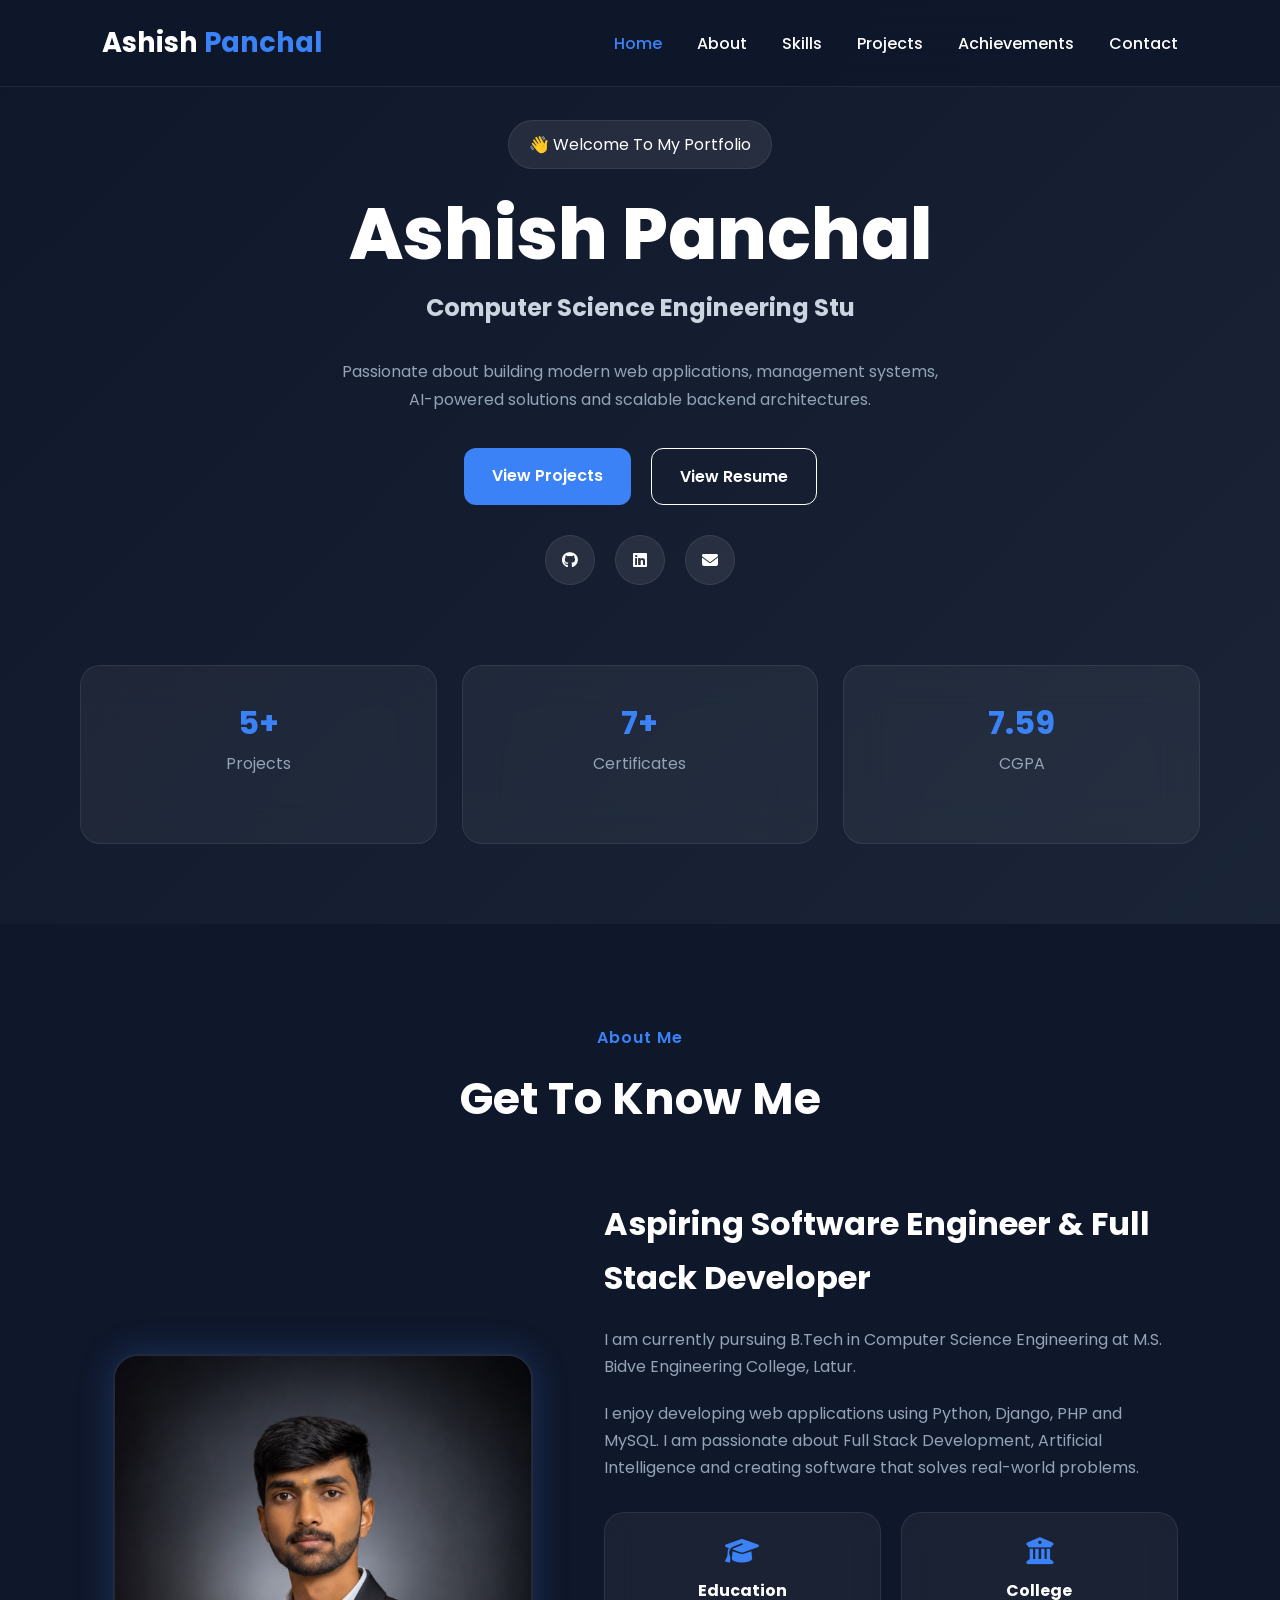
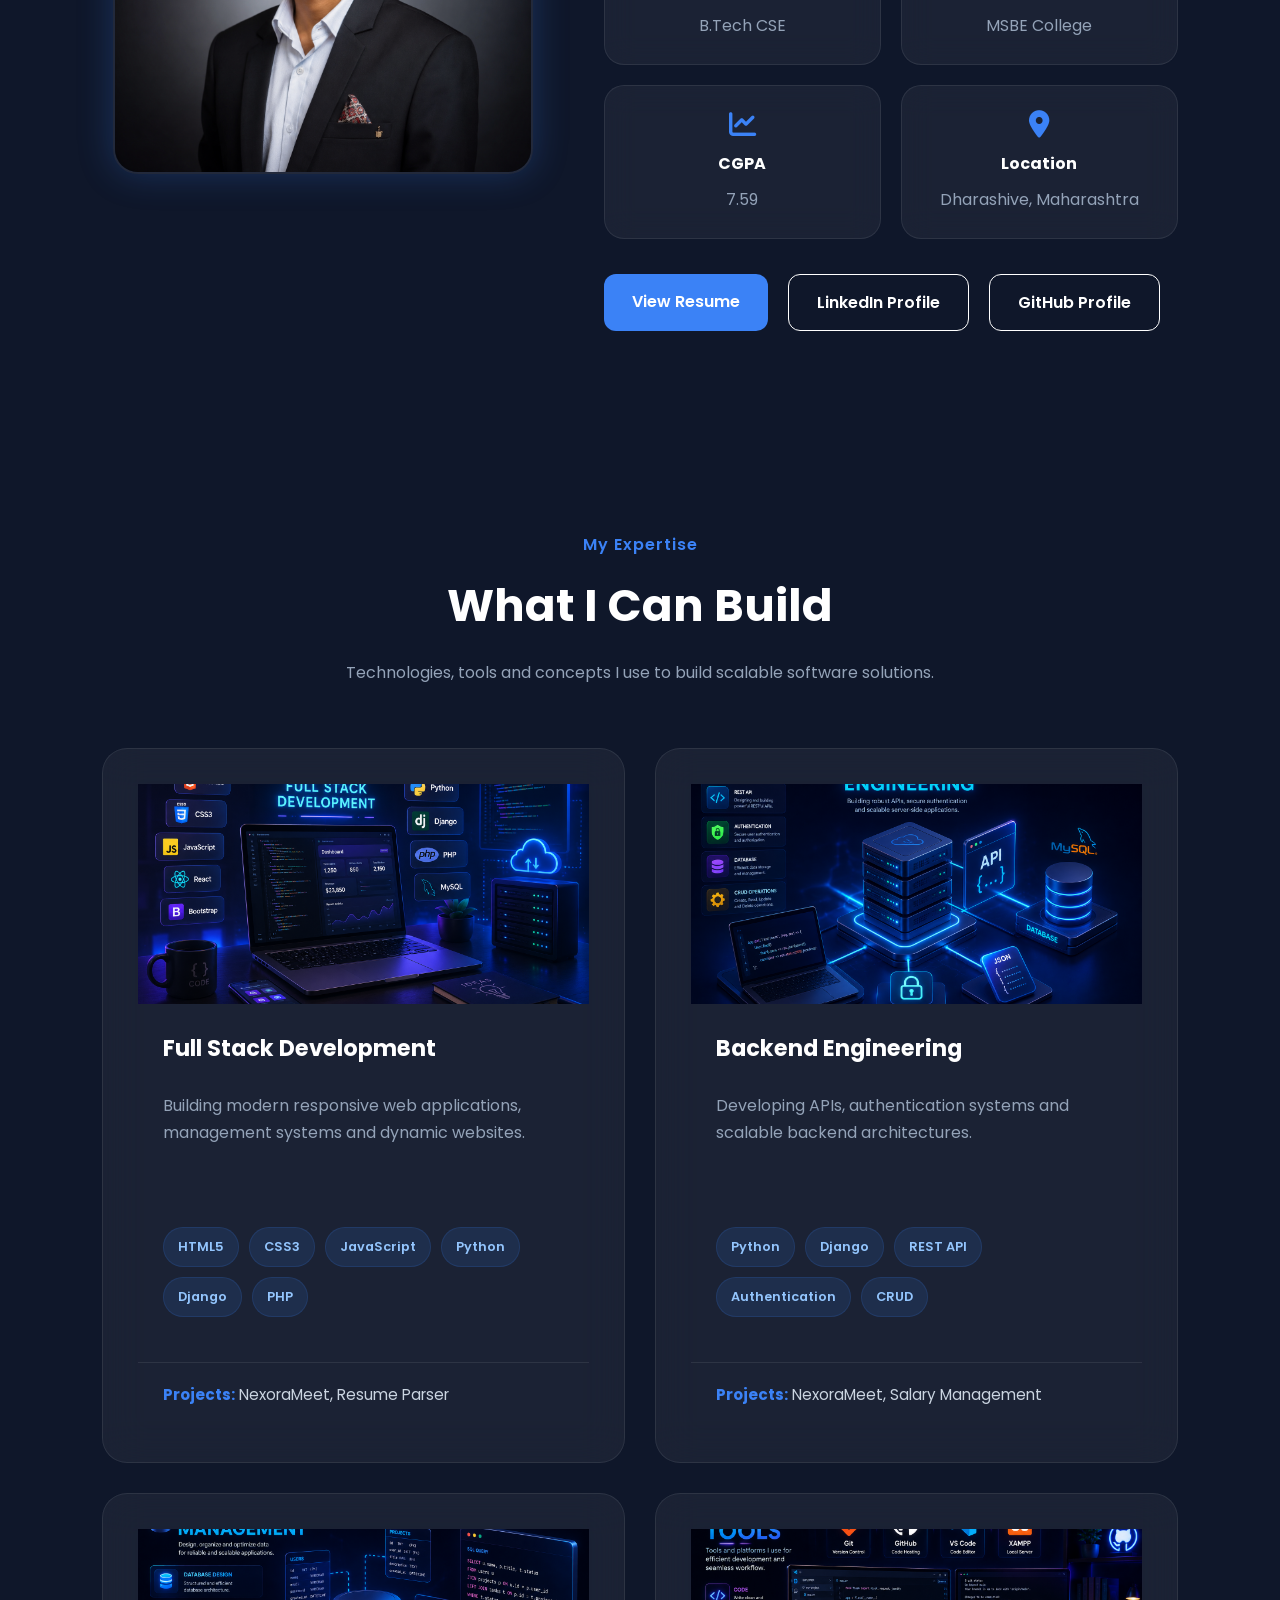
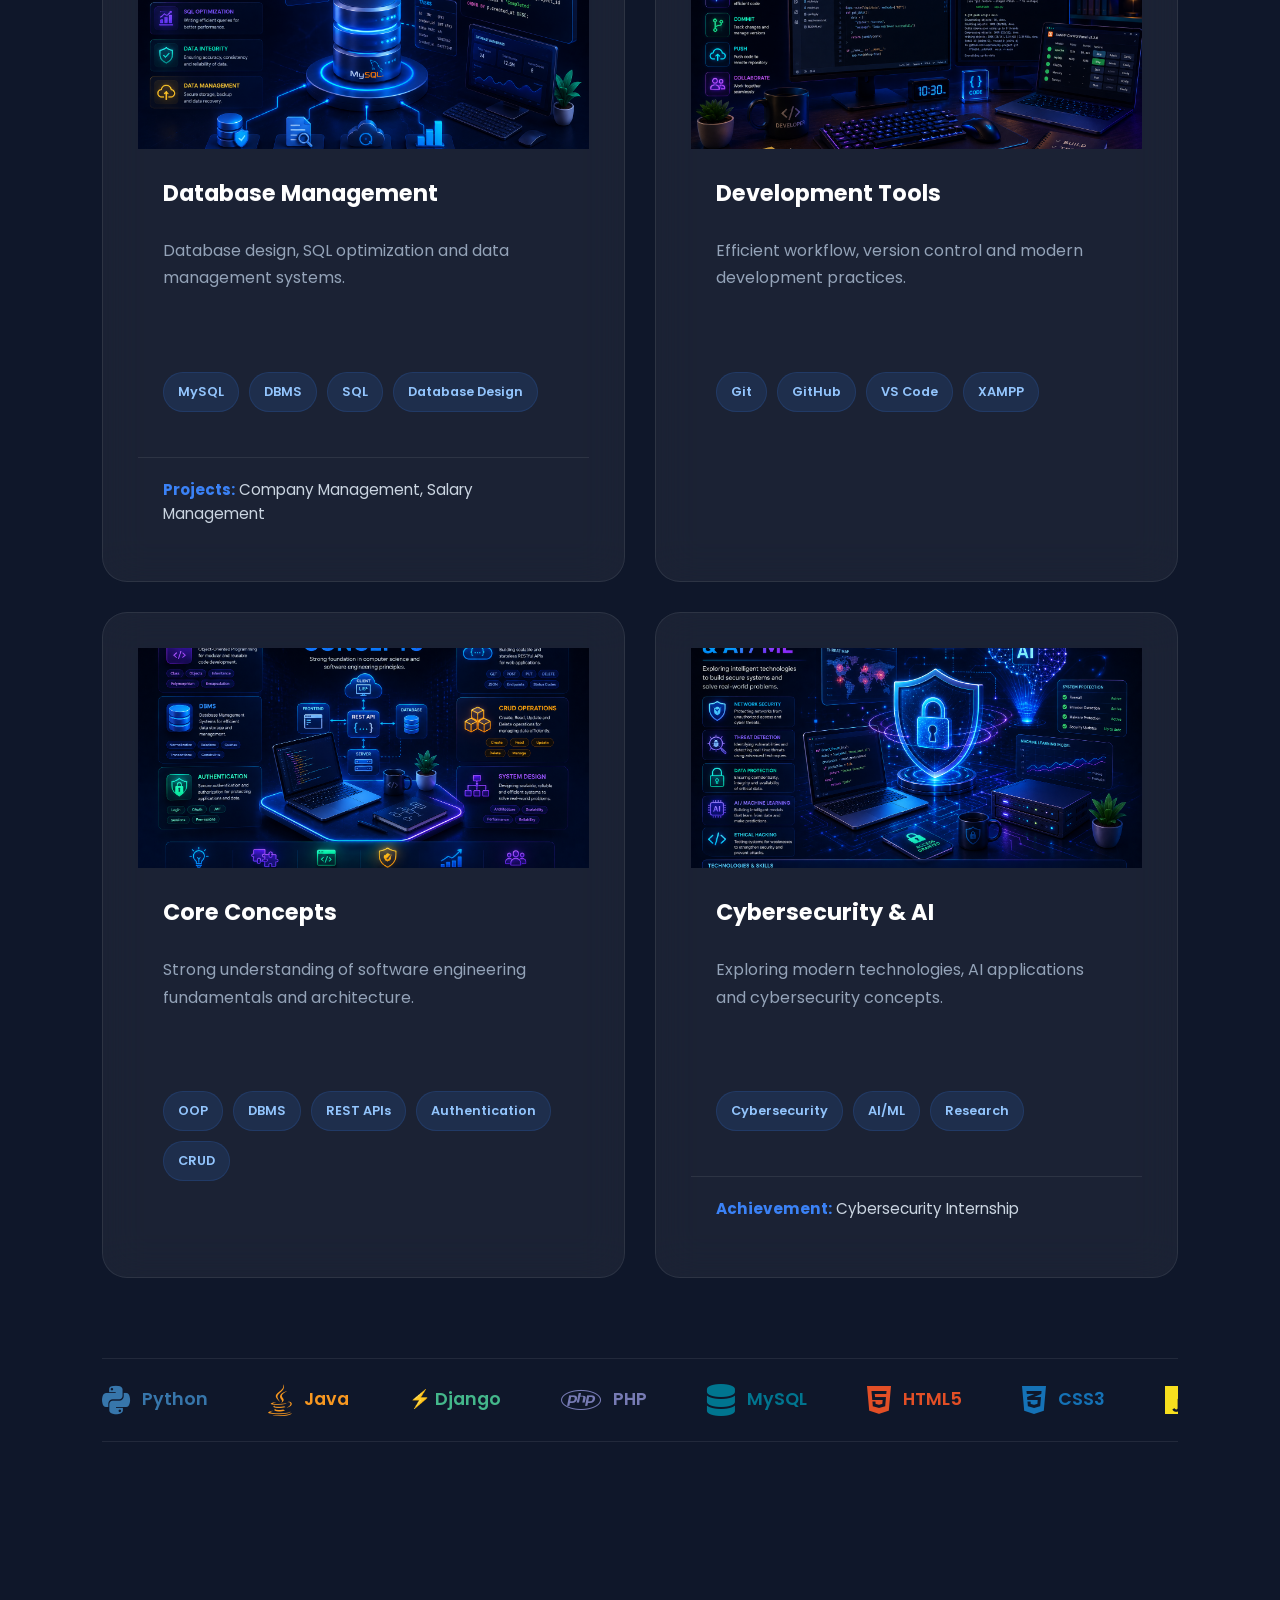
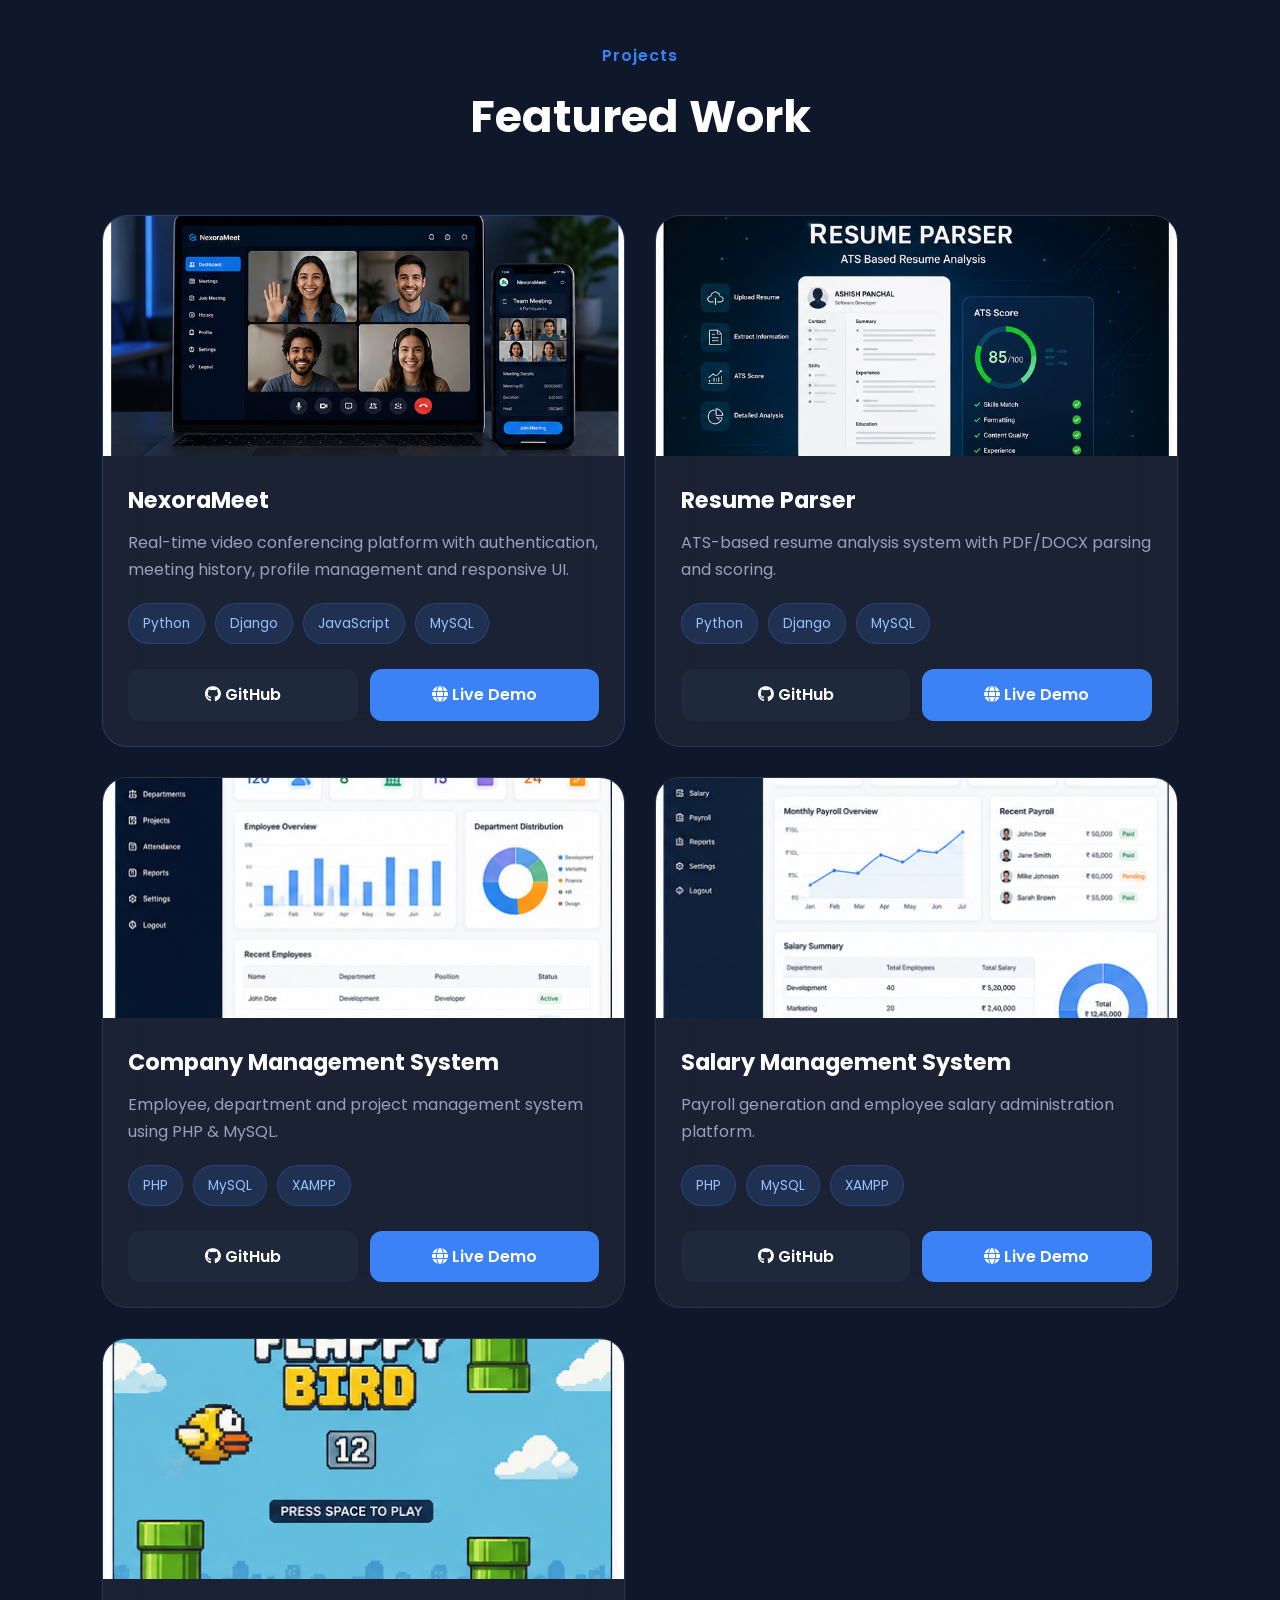
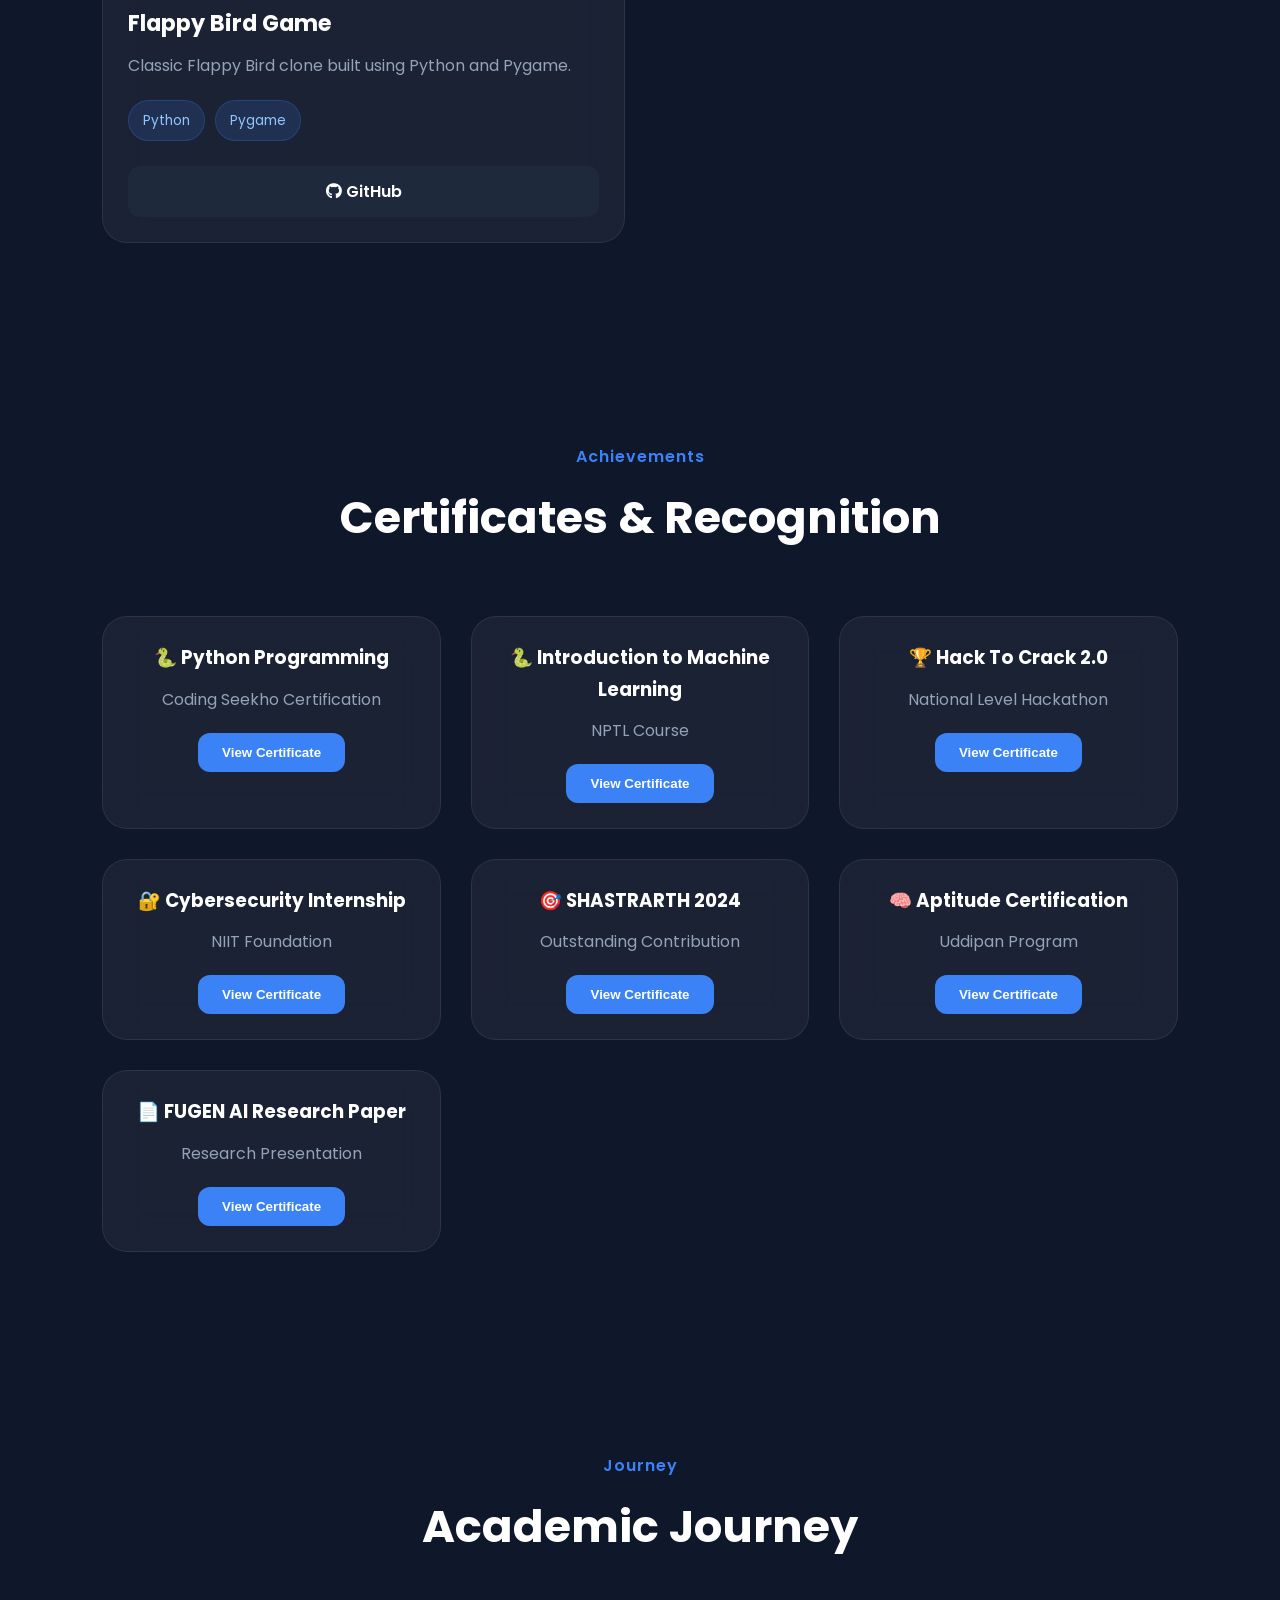
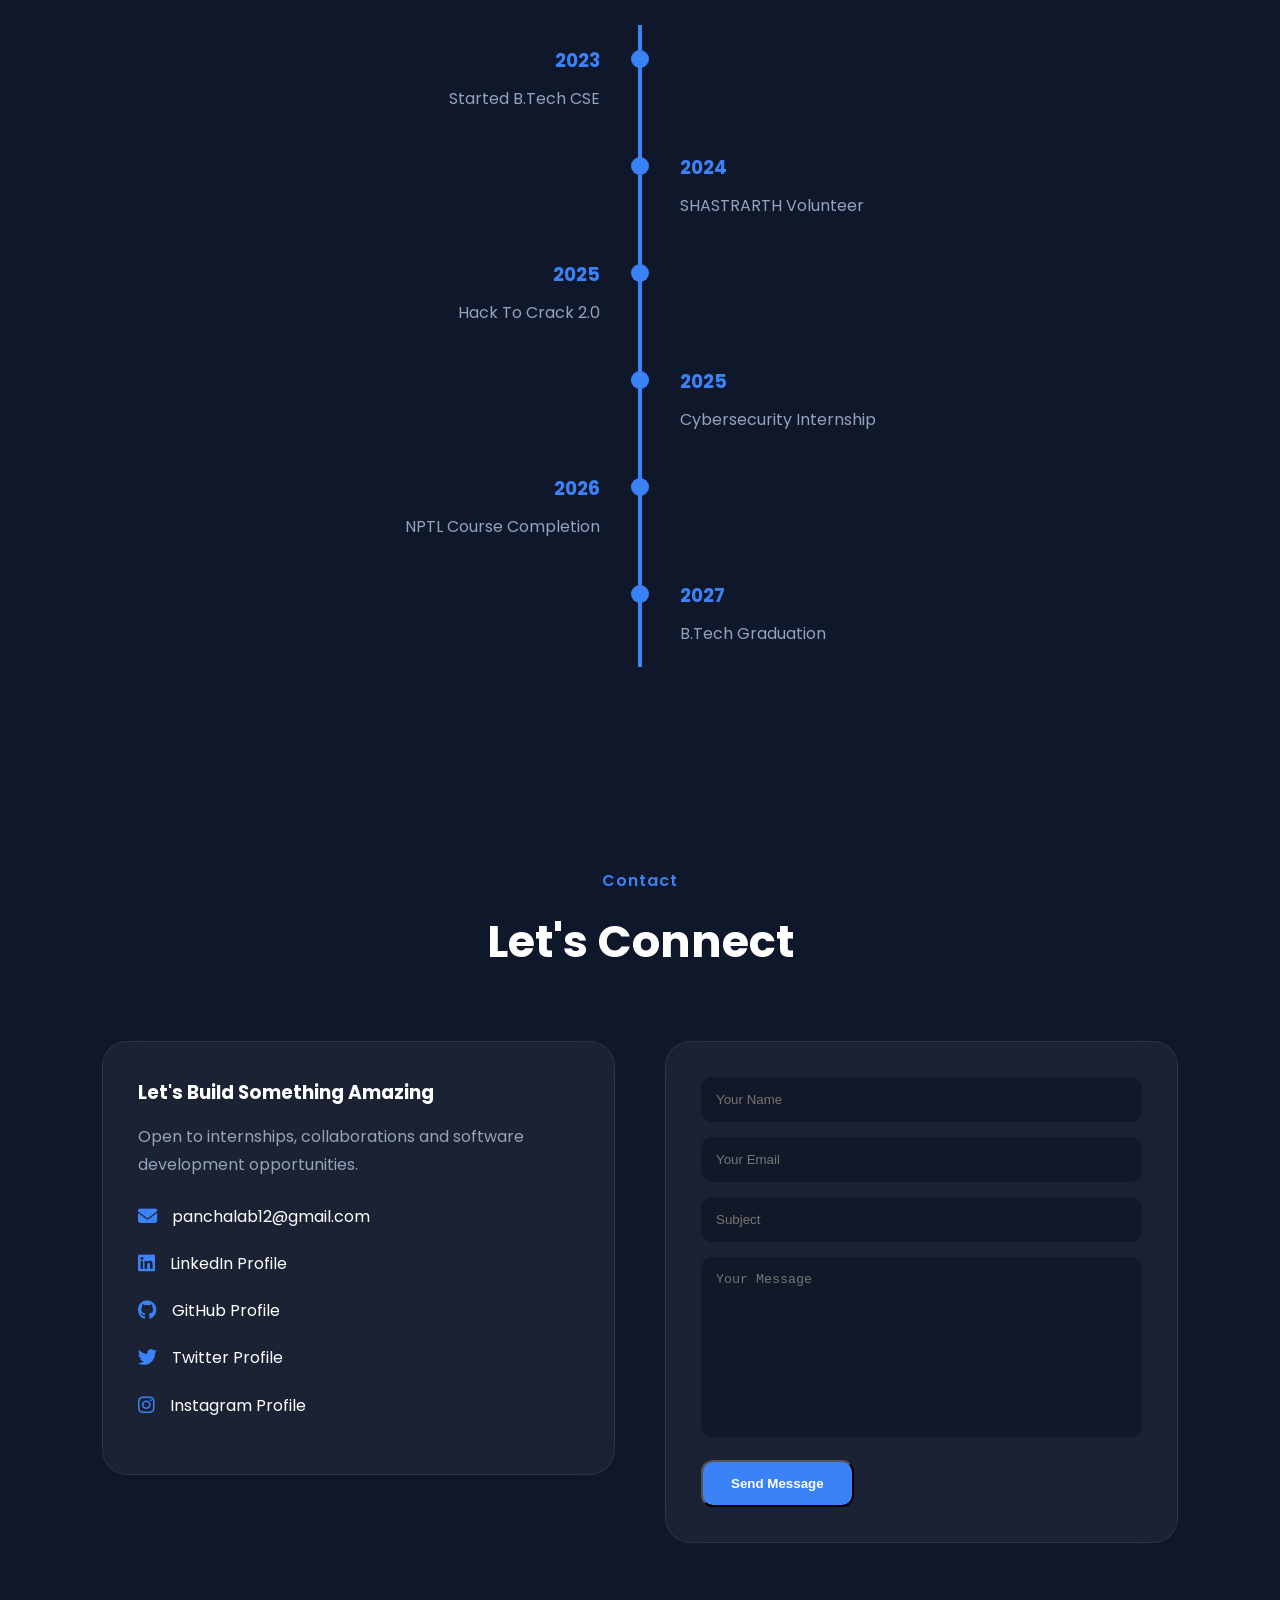
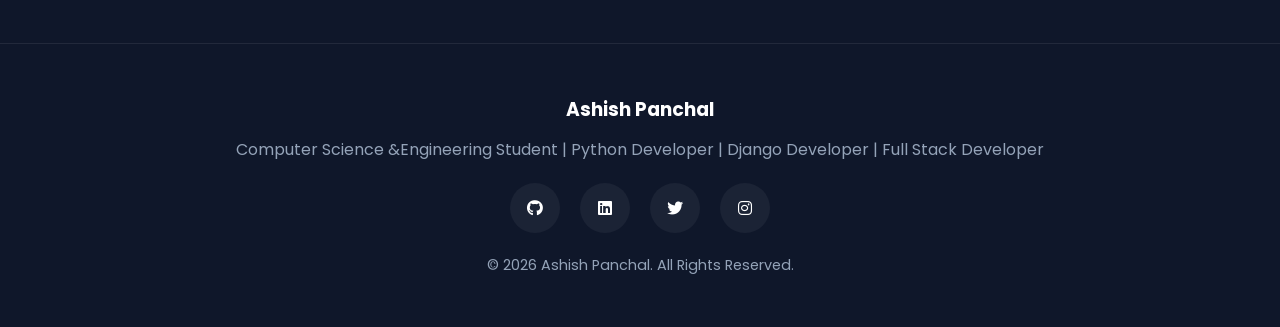
==== index.html @ f357b602 "Portfolio Initial Commit" ====
<!DOCTYPE html>
<html lang="en">

<head>
    <meta charset="UTF-8">

    <meta name="viewport" content="width=device-width, initial-scale=1.0">

    <title>
        Ashish Panchal | Portfolio
    </title>

    <meta name="description"
        content="Ashish Panchal - Computer Science Engineering Student, Python Developer, Django Developer, Full Stack Developer">
    <link rel="stylesheet" href="style.css">
    <link rel="icon" href="images/profile.jpg">

    <!-- Google Font -->
    <link href="https://fonts.googleapis.com/css2?family=Poppins:wght@300;400;500;600;700;800&display=swap"
        rel="stylesheet">

    <!-- Font Awesome -->
    <link rel="stylesheet" href="https://cdnjs.cloudflare.com/ajax/libs/font-awesome/6.5.1/css/all.min.css">
</head>

<body>

    <!-- ========================= -->
    <!-- NAVBAR -->
    <!-- ========================= -->

    <nav id="navbar">
        <div class="logo">
            Ashish<span> Panchal</span>
        </div>

        <ul class="nav-links">
            <li>
                <a href="#home">Home</a>
            </li>

            <li>
                <a href="#about">About</a>
            </li>

            <li>
                <a href="#skills">Skills</a>
            </li>

            <li>
                <a href="#projects">Projects</a>
            </li>

            <li>
                <a href="#achievements">Achievements</a>
            </li>

            <!-- <li>
                <a href="#github">GitHub</a>
            </li> -->

            <li>
                <a href="#contact">Contact</a>
            </li>
        </ul>

        <div class="menu-toggle">
            <i class="fas fa-bars"></i>
        </div>
    </nav>

    <!-- ========================= -->
    <!-- HERO SECTION -->
    <!-- ========================= -->

    <section id="home" class="hero">
        <div class="hero-container">
            <div class="hero-left">
                <span class="hero-tag">👋 Welcome To My Portfolio</span>
                <h1>Ashish Panchal</h1>
                <h2 class="typing-text">Computer Science Engineering Student</h2>

                <p>
                    Passionate about building modern web
                    applications, management systems,
                    AI-powered solutions and scalable
                    backend architectures.
                </p>

                <div class="hero-buttons">
                    <a href="#projects" class="btn-primary">
                        View Projects
                    </a>

                    <a href="resume.pdf" target="_blank" class="btn-secondary">
                        View Resume
                    </a>
                </div>

                <div class="hero-socials">
                    <a href="https://github.com/ashish-panchal-12" target="_blank">
                        <i class="fab fa-github"></i>
                    </a>

                    <a href="https://www.linkedin.com/in/ashish-panchal-67ba63328" target="_blank">
                        <i class="fab fa-linkedin"></i>
                    </a>

                    <a href="mailto:panchalab12@gmail.com">
                        <i class="fas fa-envelope"></i>
                    </a>
                </div>
            </div>
        </div>

        <div class="hero-stats">
            <div class="stat-card">
                <h3>5+</h3>
                <p>Projects</p>
            </div>

            <div class="stat-card">
                <h3>7+</h3>
                <p>Certificates</p>
            </div>

            <div class="stat-card">
                <h3>7.59</h3>
                <p>CGPA</p>
            </div>
        </div>
    </section>

    <!-- ========================= -->
    <!-- ABOUT SECTION -->
    <!-- ========================= -->

    <section id="about" class="about section">
        <div class="section-header">
            <span>About Me</span>
            <h2>Get To Know Me</h2>
        </div>

        <div class="about-container">
            <div class="about-image">
                <img src="images\favicon.png" alt="Ashish Panchal">
            </div>

            <div class="about-content">
                <h3>
                    Aspiring Software Engineer &
                    Full Stack Developer
                </h3>

                <p>
                    I am currently pursuing
                    B.Tech in Computer Science
                    Engineering at
                    M.S. Bidve Engineering College,
                    Latur.
                </p>

                <p>
                    I enjoy developing web
                    applications using Python,
                    Django, PHP and MySQL.
                    I am passionate about
                    Full Stack Development,
                    Artificial Intelligence
                    and creating software that
                    solves real-world problems.
                </p>

                <div class="about-cards">
                    <div class="about-card">
                        <i class="fas fa-graduation-cap"></i>
                        <h4>Education</h4>
                        <p>B.Tech CSE</p>
                    </div>

                    <div class="about-card">
                        <i class="fas fa-university"></i>
                        <h4>College</h4>
                        <p>MSBE College</p>
                    </div>

                    <div class="about-card">
                        <i class="fas fa-chart-line"></i>
                        <h4>CGPA</h4>
                        <p>7.59</p>
                    </div>

                    <div class="about-card">
                        <i class="fas fa-location-dot"></i>
                        <h4>Location</h4>
                        <p>Dharashive, Maharashtra</p>
                    </div>
                </div>

                <div class="about-buttons">
                    <a href="resume.pdf" target="_blank" class="btn-primary">View Resume</a>

                    <a href="https://www.linkedin.com/in/ashish-panchal-67ba63328" target="_blank"
                        class="btn-secondary">
                        LinkedIn Profile
                    </a>

                    <a href="https://github.com/ashish-panchal-12" target="_blank" class="btn-secondary">
                        GitHub Profile
                    </a>
                </div>
            </div>
        </div>
    </section>

    <!-- ========================= -->
    <!-- SKILLS SECTION -->
    <!-- ========================= -->

    <section id="skills" class="skills section">
        <div class="section-header">
            <span>My Expertise</span>
            <h2>What I Can Build</h2>
            <p class="section-subtitle">
                Technologies, tools and concepts I use to build scalable software solutions.
            </p>
        </div>

        <div class="expertise-grid">
            <!-- Full Stack -->
            <div class="expertise-card">
                <img src="images/fullstack-skill.png" alt="Full Stack Development">
                <h3>Full Stack Development</h3>
                <p>
                    Building modern responsive web applications,
                    management systems and dynamic websites.
                </p>
                <div class="tech-list">
                    <span>HTML5</span>
                    <span>CSS3</span>
                    <span>JavaScript</span>
                    <span>Python</span>
                    <span>Django</span>
                    <span>PHP</span>
                </div>
                <div class="project-proof">
                    <strong>Projects:</strong>
                    NexoraMeet, Resume Parser
                </div>
            </div>

            <!-- Backend -->
            <div class="expertise-card">
                <img src="images/backend-skill.png" alt="Backend Engineering">
                <h3>Backend Engineering</h3>
                <p>
                    Developing APIs, authentication systems
                    and scalable backend architectures.
                </p>
                <div class="tech-list">
                    <span>Python</span>
                    <span>Django</span>
                    <span>REST API</span>
                    <span>Authentication</span>
                    <span>CRUD</span>
                </div>
                <div class="project-proof">
                    <strong>Projects:</strong>
                    NexoraMeet, Salary Management
                </div>
            </div>

            <!-- Database -->
            <div class="expertise-card">
                <img src="images/database-skill.png" alt="Database Management">
                <h3>Database Management</h3>
                <p>
                    Database design, SQL optimization
                    and data management systems.
                </p>
                <div class="tech-list">
                    <span>MySQL</span>
                    <span>DBMS</span>
                    <span>SQL</span>
                    <span>Database Design</span>
                </div>
                <div class="project-proof">
                    <strong>Projects:</strong>
                    Company Management, Salary Management
                </div>
            </div>

            <!-- Tools -->
            <div class="expertise-card">
                <img src="images/tools-skill.png" alt="Development Tools">
                <h3>Development Tools</h3>
                <p>
                    Efficient workflow, version control
                    and modern development practices.
                </p>
                <div class="tech-list">
                    <span>Git</span>
                    <span>GitHub</span>
                    <span>VS Code</span>
                    <span>XAMPP</span>
                </div>
            </div>

            <!-- Core Concepts -->
            <div class="expertise-card">
                <img src="images/concepts-skill.png" alt="Core Concepts">
                <h3>Core Concepts</h3>
                <p>
                    Strong understanding of software engineering
                    fundamentals and architecture.
                </p>
                <div class="tech-list">
                    <span>OOP</span>
                    <span>DBMS</span>
                    <span>REST APIs</span>
                    <span>Authentication</span>
                    <span>CRUD</span>
                </div>
            </div>

            <!-- Cybersecurity -->
            <div class="expertise-card">
                <img src="images/cyber-ai-skill.png" alt="Cybersecurity & AI">
                <h3>Cybersecurity & AI</h3>
                <p>
                    Exploring modern technologies,
                    AI applications and cybersecurity concepts.
                </p>
                <div class="tech-list">
                    <span>Cybersecurity</span>
                    <span>AI/ML</span>
                    <span>Research</span>
                </div>
                <div class="project-proof">
                    <strong>Achievement:</strong>
                    Cybersecurity Internship
                </div>
            </div>
        </div>

        <!-- TECH SLIDER -->
        <div class="tech-slider">
            <div class="tech-track">
                <div class="tech-item python">
                    <i class="fab fa-python"></i>
                    Python
                </div>
                <div class="tech-item java">
                    <i class="fab fa-java"></i>
                    Java
                </div>
                <div class="tech-item django">
                    ⚡ Django
                </div>
                <div class="tech-item php">
                    <i class="fab fa-php"></i>
                    PHP
                </div>
                <div class="tech-item mysql">
                    <i class="fas fa-database"></i>
                    MySQL
                </div>
                <div class="tech-item html">
                    <i class="fab fa-html5"></i>
                    HTML5
                </div>
                <div class="tech-item css">
                    <i class="fab fa-css3-alt"></i>
                    CSS3
                </div>
                <div class="tech-item js">
                    <i class="fab fa-js"></i>
                    JavaScript
                </div>
                <div class="tech-item git">
                    <i class="fab fa-git-alt"></i>
                    Git
                </div>
                <div class="tech-item github">
                    <i class="fab fa-github"></i>
                    GitHub
                </div>
                <div class="tech-item vscode">
                    <i class="fas fa-code"></i>
                    VS Code
                </div>
                <div class="tech-item xampp">
                    <i class="fas fa-laptop-code"></i>
                    XAMPP
                </div>

                <!-- Duplicate -->
                <div class="tech-item python">
                    <i class="fab fa-python"></i>
                    Python
                </div>
                <div class="tech-item java">
                    <i class="fab fa-java"></i>
                    Java
                </div>
                <div class="tech-item django">
                    ⚡ Django
                </div>
                <div class="tech-item php">
                    <i class="fab fa-php"></i>
                    PHP
                </div>
                <div class="tech-item mysql">
                    <i class="fas fa-database"></i>
                    MySQL
                </div>
            </div>
        </div>
    </section>

    <!-- ========================= -->
    <!-- PROJECTS SECTION -->
    <!-- ========================= -->

    <section id="projects" class="projects section">
        <div class="section-header">
            <span>Projects</span>
            <h2>Featured Work</h2>
        </div>

        <div class="projects-grid">
            <!-- NexoraMeet -->
            <div class="project-card featured">
                <div class="project-image">
                    <img src="images\Nexora-Meet.png" alt="NexoraMeet">
                </div>
                <div class="project-info">
                    <h3>NexoraMeet</h3>
                    <p>
                        Real-time video conferencing platform
                        with authentication, meeting history,
                        profile management and responsive UI.
                    </p>
                    <div class="tech-stack">
                        <span>Python</span>
                        <span>Django</span>
                        <span>JavaScript</span>
                        <span>MySQL</span>
                    </div>
                    <div class="project-buttons">
                        <a href="https://github.com/ashish-panchal-12/nexora-meet" target="_blank"
                            class="project-btn github-btn">
                            <i class="fab fa-github"></i>
                            GitHub
                        </a>
                        <a href="#" class="project-btn demo-btn">
                            <i class="fas fa-globe"></i>
                            Live Demo
                        </a>
                    </div>
                </div>
            </div>

            <!-- Resume Parser -->
            <div class="project-card">
                <div class="project-image">
                    <img src="images\resume-parser.png" alt="Resume Parser">
                </div>
                <div class="project-info">
                    <h3>Resume Parser</h3>
                    <p>
                        ATS-based resume analysis system
                        with PDF/DOCX parsing and scoring.
                    </p>
                    <div class="tech-stack">
                        <span>Python</span>
                        <span>Django</span>
                        <span>MySQL</span>
                    </div>
                    <div class="project-buttons">
                        <a href="https://github.com/ashish-panchal-12/Resume-Parser" target="_blank"
                            class="project-btn github-btn">
                            <i class="fab fa-github"></i>
                            GitHub
                        </a>
                        <a href="#" class="project-btn demo-btn">
                            <i class="fas fa-globe"></i>
                            Live Demo
                        </a>
                    </div>
                </div>
            </div>

            <!-- Company Management -->
            <div class="project-card">
                <div class="project-image">
                    <img src="images\company-management.png" alt="Company Management System">
                </div>
                <div class="project-info">
                    <h3>Company Management System</h3>
                    <p>
                        Employee, department and project
                        management system using PHP & MySQL.
                    </p>
                    <div class="tech-stack">
                        <span>PHP</span>
                        <span>MySQL</span>
                        <span>XAMPP</span>
                    </div>
                    <div class="project-buttons">
                        <a href="https://github.com/ashish-panchal-12/company-management/tree/main" target="_blank"
                            class="project-btn github-btn">
                            <i class="fab fa-github"></i>
                            GitHub
                        </a>
                        <a href="http://company-management-system.xo.je/" target="_blank" class="project-btn demo-btn">
                            <i class="fas fa-globe"></i>
                            Live Demo
                        </a>
                    </div>
                </div>
            </div>

            <!-- Salary Management -->
            <div class="project-card">
                <div class="project-image">
                    <img src="images\salary-management.png" alt="Salary Management System">
                </div>
                <div class="project-info">
                    <h3>Salary Management System</h3>
                    <p>
                        Payroll generation and employee
                        salary administration platform.
                    </p>
                    <div class="tech-stack">
                        <span>PHP</span>
                        <span>MySQL</span>
                        <span>XAMPP</span>
                    </div>
                    <div class="project-buttons">
                        <a href="https://github.com/ashish-panchal-12/salary-management-system" target="_blank"
                            class="project-btn github-btn">
                            <i class="fab fa-github"></i>
                            GitHub
                        </a>
                        <a href="http://salarysystem.freedev.app/" target="_blank" class="project-btn demo-btn">
                            <i class="fas fa-globe"></i>
                            Live Demo
                        </a>
                    </div>
                </div>
            </div>

            <!-- Flappy Bird -->
            <div class="project-card">
                <div class="project-image">
                    <img src="images\flappy-bird.png" alt="Flappy Bird Game">
                </div>
                <div class="project-info">
                    <h3>Flappy Bird Game</h3>
                    <p>
                        Classic Flappy Bird clone built
                        using Python and Pygame.
                    </p>
                    <div class="tech-stack">
                        <span>Python</span>
                        <span>Pygame</span>
                    </div>
                    <div class="project-buttons">
                        <a href="https://github.com/ashish-panchal-12/Flappy-Bird-Game" target="_blank"
                            class="project-btn github-btn">
                            <i class="fab fa-github"></i>
                            GitHub
                        </a>
                        <!-- <a href="#" class="project-btn demo-btn">
                            <i class="fas fa-globe"></i>
                            Live Demo
                        </a> -->
                    </div>
                </div>
            </div>
        </div>
    </section>

    <!-- ========================= -->
    <!-- ACHIEVEMENTS SECTION -->
    <!-- ========================= -->

    <section id="achievements" class="achievements section">

        <div class="section-header">
            <span>Achievements</span>
            <h2>Certificates & Recognition</h2>
        </div>

        <div class="achievement-grid">
            <!-- Python -->
            <div class="achievement-card">
                <h3>🐍 Python Programming</h3>
                <p>Coding Seekho Certification</p>
                <button class="certificate-btn" data-img="images/python.jpeg">
                    View Certificate
                </button>
            </div>

            <!-- Introduction to ML -->
            <div class="achievement-card">
                <h3>🐍 Introduction to Machine Learning</h3>
                <p>NPTL Course</p>
                <button class="certificate-btn" data-img="images/ml.jpeg">
                    View Certificate
                </button>
            </div>

            <!-- Hackathon -->
            <div class="achievement-card">
                <h3>🏆 Hack To Crack 2.0</h3>
                <p>National Level Hackathon</p>
                <button class="certificate-btn" data-img="images/Hack-to-Crack hackathon.jpeg">
                    View Certificate
                </button>
            </div>

            <!-- Cybersecurity -->
            <div class="achievement-card">
                <h3>🔐 Cybersecurity Internship</h3>
                <p>NIIT Foundation</p>
                <button class="certificate-btn" data-img="images/Cyber Security.png">
                    View Certificate
                </button>
            </div>

            <!-- SHASTRARTH -->
            <div class="achievement-card">
                <h3>🎯 SHASTRARTH 2024</h3>
                <p>Outstanding Contribution</p>
                <button class="certificate-btn" data-img="images/Shastrarth.jpeg">
                    View Certificate
                </button>
            </div>

            <!-- Aptitude -->
            <div class="achievement-card">
                <h3>🧠 Aptitude Certification</h3>
                <p>Uddipan Program</p>
                <button class="certificate-btn" data-img="images/Aptitude.jpeg">
                    View Certificate
                </button>
            </div>

            <!-- Research -->
            <div class="achievement-card">
                <h3>📄 FUGEN AI Research Paper</h3>
                <p>Research Presentation</p>
                <button class="certificate-btn" data-img="images/paper-presentation.png">
                    View Certificate
                </button>
            </div>
        </div>
    </section>

    <!-- Certificate Modal -->
    <div id="certificateModal" class="certificate-modal">
        <span id="closeModal">&times;</span>
        <img id="certificateImage" src="" alt="Certificate">
    </div>

    <!-- ========================= -->
    <!-- ACADEMIC JOURNEY -->
    <!-- ========================= -->

    <section class="timeline-section section">
        <div class="section-header">
            <span>Journey</span>
            <h2>Academic Journey</h2>
        </div>

        <div class="timeline">
            <div class="timeline-item">
                <h3>2023</h3>
                <p>Started B.Tech CSE</p>
            </div>

            <div class="timeline-item">
                <h3>2024</h3>
                <p>SHASTRARTH Volunteer</p>
            </div>

            <div class="timeline-item">
                <h3>2025</h3>
                <p>Hack To Crack 2.0</p>
            </div>

            <div class="timeline-item">
                <h3>2025</h3>
                <p>Cybersecurity Internship</p>
            </div>

            <div class="timeline-item">
                <h3>2026</h3>
                <p>NPTL Course Completion</p>
            </div>

            <div class="timeline-item">
                <h3>2027</h3>
                <p>B.Tech Graduation</p>
            </div>
        </div>
    </section>

    <!-- ========================= -->
    <!-- CONTACT SECTION -->
    <!-- ========================= -->

    <section id="contact" class="contact section">
        <div class="section-header">
            <span>Contact</span>
            <h2>Let's Connect</h2>
        </div>

        <div class="contact-container">
            <div class="contact-info">
                <h3>Let's Build Something Amazing</h3>
                <p>
                    Open to internships,
                    collaborations and
                    software development opportunities.
                </p>

                <div class="contact-item">
                    <i class="fas fa-envelope"></i>
                    <span>
                        panchalab12@gmail.com
                    </span>
                </div>

                <div class="contact-item">
                    <i class="fab fa-linkedin"></i>
                    <a href="https://www.linkedin.com/in/ashish-panchal-67ba63328" target="_blank">
                        LinkedIn Profile
                    </a>
                </div>

                <div class="contact-item">
                    <i class="fab fa-github"></i>
                    <a href="https://github.com/ashish-panchal-12" target="_blank">
                        GitHub Profile
                    </a>
                </div>

                <div class="contact-item">
                    <i class="fab fa-twitter"></i>
                    <a href="https://x.com/ashishpan12" target="_blank">
                        Twitter Profile
                    </a>
                </div>

                <div class="contact-item">
                    <i class="fab fa-instagram"></i>
                    <a href="https://www.instagram.com/ashish_p___12?igsh=bngyYm9tMWdqMjBs" target="_blank">
                        Instagram Profile
                    </a>
                </div>
            </div>

            <form class="contact-form" action="https://formspree.io/f/mbdepenk" method="POST">
                <input type="hidden" name="_next" value="http://127.0.0.1:5500/thankyou.html">
                <input type="text" name="name" placeholder="Your Name" required>
                <input type="email" name="email" placeholder="Your Email" required>
                <input type="text" name="subject" placeholder="Subject">
                <textarea name="message" placeholder="Your Message" required></textarea>
                <button type="submit" class="btn-primary">
                    Send Message
                </button>
            </form>
        </div>
    </section>

    <!-- ========================= -->
    <!-- FOOTER -->
    <!-- ========================= -->

    <footer>
        <h3>Ashish Panchal</h3>
        <p>
            Computer Science &Engineering Student |
            Python Developer |
            Django Developer |
            Full Stack Developer
        </p>
        <div class="footer-socials">
            <a href="https://github.com/ashish-panchal-12" target="_blank">
                <i class="fab fa-github"></i>
            </a>
            <a href="https://www.linkedin.com/in/ashish-panchal-67ba63328" target="_blank">
                <i class="fab fa-linkedin"></i>
            </a>
            <a href="https://x.com/ashishpan12" target="_blank">
                <i class="fab fa-twitter"></i>
            </a>
            <a href="https://www.instagram.com/ashish_p___12?igsh=bngyYm9tMWdqMjBs" target="_blank">
                <i class="fab fa-instagram"></i>
            </a>
        </div>
        <p class="copyright">
            © 2026 Ashish Panchal.
            All Rights Reserved.
        </p>
    </footer>

    <script src="script.js"></script>

</body>

</html>
---- style.css ----
/* ==========================================
   GOOGLE FONT
========================================== */

@import url('https://fonts.googleapis.com/css2?family=Poppins:wght@300;400;500;600;700;800&display=swap');

/* ==========================================
   RESET
========================================== */

* {
    margin: 0;
    padding: 0;
    box-sizing: border-box;
    scroll-behavior: smooth;
}

html {
    overflow-x: hidden;
}

body {
    font-family: 'Poppins', sans-serif;
    background: #0f172a;
    color: #ffffff;
    overflow-x: hidden;
    line-height: 1.7;
}

/* ==========================================
   VARIABLES
========================================== */

:root {
    --primary: #3b82f6;
    --secondary: #8b5cf6;
    --bg: #0f172a;
    --card: #1e293b;
    --text: #ffffff;
    --muted: #94a3b8;
    --border: rgba(255, 255, 255, .08);
    --shadow: 0 15px 35px rgba(0, 0, 0, .3);
}

/* ==========================================
   COMMON
========================================== */

.section {
    padding: 100px 8%;
}

.section-header {
    text-align: center;
    margin-bottom: 60px;
}

.section-header span {
    color: var(--primary);
    font-weight: 600;
    letter-spacing: 1px;
}

.section-header h2 {
    margin-top: 10px;
    font-size: 2.8rem;
    font-weight: 700;
}

img {
    max-width: 100%;
    display: block;
}

a {
    text-decoration: none;
}

/* ==========================================
   NAVBAR
========================================== */

#navbar {
    position: fixed;
    top: 0;
    left: 0;
    width: 100%;
    z-index: 1000;
    display: flex;
    justify-content: space-between;
    align-items: center;
    padding: 20px 8%;
    backdrop-filter: blur(20px);
    background: rgba(15, 23, 42, .85);
    border-bottom: 1px solid var(--border);
    transition: .3s;
}

.logo {
    font-size: 1.7rem;
    font-weight: 700;
}

.logo span {
    color: var(--primary);
}

.nav-links {
    display: flex;
    gap: 35px;
    list-style: none;
}

.nav-links a {
    color: white;
    font-weight: 500;
    transition: .3s;
}

.nav-links a:hover {
    color: var(--primary);
}

.menu-toggle {
    display: none;
    font-size: 1.4rem;
    cursor: pointer;
}

/* ==========================================
   HERO SECTION
========================================== */

.hero {
    min-height: 100vh;
    display: flex;
    flex-direction: column;
    justify-content: center;
    padding-top: 120px;
    background:
        linear-gradient(135deg,
            #0f172a,
            #1e293b,
            #111827,
            #394f74);
    background-size: 400% 400%;
    animation: gradientAnimation 15s ease infinite;
}

@keyframes gradientAnimation {
    0% {
        background-position: 0% 50%;
    }

    50% {
        background-position: 100% 50%;
    }

    100% {
        background-position: 0% 50%;
    }
}

.hero-container {
    display: flex;
    justify-content: center;
    align-items: center;
    text-align: center;
}

.hero-left {
    max-width: 900px;
    margin: 0 auto;
    text-align: center;
    animation: slideLeft 1s ease;
}

.hero-tag {
    display: inline-block;
    padding: 10px 20px;
    background: rgba(255, 255, 255, .08);
    border: 1px solid var(--border);
    border-radius: 50px;
    margin-bottom: 25px;
}

.hero h1 {
    font-size: 4.5rem;
    font-weight: 800;
    line-height: 1.1;
    margin-bottom: 15px;
}

.hero h2 {
    color: #cbd5e1;
    margin-bottom: 20px;
    min-height: 50px;
}

.hero p {
    color: var(--muted);
    max-width: 600px;
    margin-bottom: 35px;
}


/* ==========================================
   BUTTONS
========================================== */

.hero-buttons {
    display: flex;
    gap: 20px;
    flex-wrap: wrap;
    justify-content: center;
}

.btn-primary,
.btn-secondary {
    padding: 14px 28px;
    border-radius: 12px;
    font-weight: 600;
    transition: .3s;
}

.btn-primary {
    background: var(--primary);
    color: white;
}

.btn-secondary {
    border: 1px solid white;
    color: white;
}

.btn-primary:hover {
    transform: translateY(-5px);
    box-shadow: 0 10px 25px rgba(59, 130, 246, .35);
}

.btn-secondary:hover {
    background: white;
    color: black;
}

/* ==========================================
   SOCIAL ICONS
========================================== */

.hero-socials {
    display: flex;
    gap: 20px;
    margin-top: 30px;
    justify-content: center;
}

.hero-socials a {
    width: 50px;
    height: 50px;
    display: flex;
    align-items: center;
    justify-content: center;
    border-radius: 50%;
    background: rgba(255, 255, 255, .08);
    border: 1px solid var(--border);
    color: white;
    transition: .3s;
}

.hero-socials a:hover {
    background: var(--primary);
    transform: translateY(-5px);
}

/* ==========================================
   HERO STATS
========================================== */

.hero-stats {
    display: grid;
    grid-template-columns: repeat(3, 1fr);
    gap: 25px;
    margin: 80px;
}

.stat-card {
    background: rgba(255, 255, 255, .05);
    backdrop-filter: blur(20px);
    border: 1px solid var(--border);
    border-radius: 20px;
    padding: 30px;
    text-align: center;
    transition: .3s;
}

.stat-card:hover {
    transform: translateY(-10px);
}

.stat-card h3 {
    font-size: 2rem;
    color: var(--primary);
}

.stat-card p {
    color: var(--muted);
}


/* ==========================================
   ABOUT SECTION
========================================== */

.about-container {
    display: grid;
    grid-template-columns: 1fr 1.3fr;
    gap: 60px;
    align-items: center;
}

.about-image {
    position: relative;
}

.about-image img {
    width: 100%;
    max-width: 420px;
    margin: auto;
    border-radius: 25px;
    border: 2px solid rgba(255, 255, 255, .08);
    box-shadow: 0 0 35px rgba(59, 130, 246, .25);
}

.about-content h3 {
    font-size: 2rem;
    margin-bottom: 20px;
}

.about-content p {
    color: var(--muted);
    margin-bottom: 20px;
}

.about-cards {
    display: grid;
    grid-template-columns: repeat(2, 1fr);
    gap: 20px;
    margin-top: 30px;
}

.about-card {
    background: rgba(255, 255, 255, .05);
    backdrop-filter: blur(15px);
    border: 1px solid var(--border);
    padding: 25px;
    border-radius: 20px;
    text-align: center;
    transition: .3s;
}

.about-card:hover {
    transform: translateY(-8px);
}

.about-card i {
    font-size: 1.7rem;
    color: var(--primary);
    margin-bottom: 12px;
}

.about-card h4 {
    margin-bottom: 8px;
}

.about-card p {
    margin: 0;
}

.about-buttons {
    display: flex;
    gap: 20px;
    margin-top: 35px;
    flex-wrap: wrap;
}

/* ==========================================
   SKILLS SECTION
========================================== */

.section-subtitle {
    text-align: center;
    color: #94a3b8;
    margin-top: 15px;
    font-size: 1rem;
}

.expertise-grid {
    display: grid;
    grid-template-columns: repeat(auto-fit, minmax(320px, 1fr));
    gap: 30px;
    margin-top: 60px;
}

/* ==========================================
   CARD
========================================== */

.expertise-card {
    position: relative;
    overflow: hidden;
    background: rgba(255, 255, 255, .05);
    backdrop-filter: blur(20px);
    border: 1px solid rgba(255, 255, 255, .08);
    border-radius: 25px;
    padding: 35px;
    transition: .5s ease;
}

/* Glow Border */

.expertise-card::before {
    content: "";
    position: absolute;
    inset: 0;
    background: linear-gradient(135deg,
            transparent,
            rgba(59, 130, 246, .08),
            transparent);
    transform: translateX(-100%);
    transition: .8s;
}

.expertise-card:hover::before {
    transform: translateX(100%);
}

.expertise-card:hover {
    transform: translateY(-12px);
    box-shadow: 0 25px 45px rgba(59, 130, 246, .18);
}

/* ==========================================
   ICON
========================================== */

.expertise-icon {
    width: 80px;
    height: 80px;
    display: flex;
    align-items: center;
    justify-content: center;
    border-radius: 20px;
    background: rgba(59, 130, 246, .12);
    margin-bottom: 25px;
    animation: float 4s ease-in-out infinite;
}

.expertise-icon i {
    font-size: 2rem;
    color: #cbd5e1;
}

@keyframes float {
    0% {
        transform: translateY(0);
    }

    50% {
        transform: translateY(-8px);
    }

    100% {
        transform: translateY(0);
    }
}

/* ==========================================
   CONTENT
========================================== */

.expertise-card h3 {
    font-size: 1.4rem;
    margin-bottom: 15px;
}

.expertise-card p {
    color: #94a3b8;
    line-height: 1.7;
    margin-bottom: 25px;
}

/* ==========================================
   TAGS
========================================== */

.tech-list {
    display: flex;
    flex-wrap: wrap;
    gap: 10px;
}

.tech-list span {
    padding: 8px 14px;
    border-radius: 50px;
    background: rgba(59, 130, 246, .12);
    border: 1px solid rgba(59, 130, 246, .20);
    color: #93c5fd;
    font-size: .85rem;
    transition: .3s;
}

.tech-list span:hover {
    background: #3b82f6;
    color: white;
    transform: translateY(-3px);
}

/* ==========================================
   PROJECT PROOF
========================================== */

.project-proof {
    margin-top: 25px;
    padding-top: 20px;
    border-top: 1px solid rgba(255, 255, 255, .08);
    color: #cbd5e1;
    font-size: .95rem;
}

.project-proof strong {
    color: #60a5fa;
}


/* ==========================================
   FEATURED PROJECT
========================================== */

.featured-project {

    background: rgba(255, 255, 255, .05);
    border: 1px solid rgba(255, 255, 255, .08);
    backdrop-filter: blur(20px);
    border-radius: 30px;
    padding: 40px;
    margin-bottom: 70px;
}

.featured-header {
    text-align: center;
    margin-bottom: 40px;
}

.featured-header h2 {
    font-size: 2.4rem;
    margin-bottom: 10px;
}

.featured-header p {
    color: var(--muted);
}

/* ==========================================
   PROJECT GALLERY
========================================== */

.project-gallery {
    display: grid;
    grid-template-columns: repeat(1, 1fr);
    gap: 20px;
    margin-bottom: 40px;
}

.project-gallery img {
    width: 100%;
    height: 280px;
    object-fit: cover;
    border-radius: 20px;
    transition: .4s;
    cursor: pointer;
}

.project-gallery img:hover {
    transform: scale(1.03);
}

/* ==========================================
   FEATURED CONTENT
========================================== */

.project-content p {
    color: var(--muted);
    margin-bottom: 25px;
}

.project-features {
    margin: 25px 0;
    padding-left: 20px;
}

.project-features li {
    margin-bottom: 10px;
    color: #d1d5db;
}

.project-buttons {
    margin-top: 25px;
}

/* ==========================================
   TECH STACK
========================================== */

.tech-stack {
    display: flex;
    flex-wrap: wrap;
    gap: 10px;
    margin-top: 20px;
}

.tech-stack span {
    background: rgba(59, 130, 246, .15);
    color: #93c5fd;
    border: 1px solid rgba(59, 130, 246, .25);
    padding: 8px 14px;
    border-radius: 50px;
    font-size: .85rem;
}

/* ==========================================
   OTHER PROJECTS GRID
========================================== */

.projects-grid {
    display: grid;
    grid-template-columns: repeat(auto-fit, minmax(320px, 1fr));
    gap: 30px;
}

.project-card {
    background: rgba(255, 255, 255, .05);
    backdrop-filter: blur(20px);
    border: 1px solid rgba(255, 255, 255, .08);
    border-radius: 25px;
    overflow: hidden;
    transition: .4s;
}

.project-card:hover {
    transform: translateY(-10px);
    box-shadow: 0 20px 40px rgba(59, 130, 246, .15);
}

.project-card img {
    width: 100%;
    height: 220px;
    object-fit: cover;
}

.project-info {
    padding: 25px;
}

.project-info h3 {
    margin-bottom: 10px;
}

.project-info p {
    color: var(--muted);
    margin-bottom: 20px;
}


/* ==========================================
   PROJECT IMAGE LIGHTBOX SUPPORT
========================================== */

.project-gallery img {
    box-shadow: 0 10px 25px rgba(0, 0, 0, .25);
}


/* ==========================================
   SMALL ANIMATION
========================================== */

.skill-card,
.project-card,
.about-card {
    animation:
        fadeUp .8s ease;
}

@keyframes fadeUp {
    from {
        opacity: 0;
        transform: translateY(40px);
    }

    to {
        opacity: 1;
        transform: translateY(0);
    }
}


/* ==========================================
   ABOUT SECTION
========================================== */

.about-container {
    display: grid;
    grid-template-columns: 1fr 1.3fr;
    gap: 60px;
    align-items: center;
}

.about-image {
    position: relative;
}

.about-image img {
    width: 100%;
    max-width: 420px;
    margin: auto;
    border-radius: 25px;
    border: 2px solid rgba(255, 255, 255, .08);
    box-shadow: 0 0 35px rgba(59, 130, 246, .25);

}

.about-content h3 {
    font-size: 2rem;
    margin-bottom: 20px;
}

.about-content p {
    color: var(--muted);
    margin-bottom: 20px;
}

.about-cards {
    display: grid;
    grid-template-columns: repeat(2, 1fr);
    gap: 20px;
    margin-top: 30px;
}

.about-card {
    background: rgba(255, 255, 255, .05);
    backdrop-filter: blur(15px);
    border: 1px solid var(--border);
    padding: 25px;
    border-radius: 20px;
    text-align: center;
    transition: .3s;
}

.about-card:hover {
    transform: translateY(-8px);
}

.about-card i {
    font-size: 1.7rem;
    color: var(--primary);
    margin-bottom: 12px;
}

.about-card h4 {
    margin-bottom: 8px;
}

.about-card p {
    margin: 0;
}

.about-buttons {
    display: flex;
    gap: 20px;
    margin-top: 35px;
    flex-wrap: wrap;
}


/* ==========================================
   SKILLS SECTION
========================================== */

.section-subtitle {
    max-width: 700px;
    margin: 15px auto 0;
    color: var(--muted);
    text-align: center;
    line-height: 1.8;
}

/* ==========================================
   EXPERTISE GRID
========================================== */

.expertise-grid {
    display: grid;
    grid-template-columns: repeat(auto-fit, minmax(380px, 1fr));
    gap: 30px;
    margin-top: 60px;
}

/* ==========================================
   EXPERTISE CARD
========================================== */

.expertise-card {
    background: rgba(255, 255, 255, .05);
    backdrop-filter: blur(20px);
    border: 1px solid rgba(255, 255, 255, .08);
    border-radius: 25px;
    overflow: hidden;
    transition: .4s ease;
    position: relative;
}

.expertise-card:hover {
    transform: translateY(-12px);
    box-shadow: 0 20px 50px rgba(59, 130, 246, .25);
}

.expertise-card::before {
    content: "";
    position: absolute;
    top: 0;
    left: -120%;
    width: 100%;
    height: 100%;
    background:
        linear-gradient(
            90deg,
            transparent,
            rgba(255,255,255,.08),
            transparent
        );
    transition: .8s;
}

.expertise-card:hover::before {
    left: 120%;
}

/* ==========================================
   SKILL IMAGE
========================================== */

.expertise-card img {
    width: 100%;
    height: 220px;
    object-fit: cover;
    transition: .4s;
}

.expertise-card:hover img {
    transform: scale(1.05);
}

/* ==========================================
   CARD CONTENT
========================================== */

.expertise-card h3 {
    padding: 25px 25px 10px;
    font-size: 1.4rem;
    font-weight: 700;
}

.expertise-card p {
    padding: 0 25px;
    color: var(--muted);
    line-height: 1.7;
    min-height: 90px;
}

/* ==========================================
   TECH STACK TAGS
========================================== */

.tech-list {
    display: flex;
    flex-wrap: wrap;
    gap: 10px;
    padding: 20px 25px;
}

.tech-list span {
    padding: 8px 14px;
    border-radius: 50px;
    font-size: .8rem;
    font-weight: 600;
    transition: .3s;

    background: rgba(59, 130, 246, .12);
    border: 1px solid rgba(59, 130, 246, .15);
    color: #93c5fd;
}

.tech-list span:hover {
    background: #3b82f6;
    color: white;
    transform: translateY(-3px);
}

/* ==========================================
   PROJECT PROOF
========================================== */

.project-proof {
    border-top: 1px solid rgba(255,255,255,.08);
    padding: 20px 25px;
    color: #cbd5e1;
    line-height: 1.6;
}

.project-proof strong {
    color: #3b82f6;
}

/* ==========================================
   TECHNOLOGY SLIDER
========================================== */

.tech-slider {
    margin-top: 80px;
    overflow: hidden;
    position: relative;
    border-top: 1px solid rgba(255,255,255,.08);
    border-bottom: 1px solid rgba(255,255,255,.08);
    padding: 25px 0;
}

.tech-track {
    display: flex;
    width: max-content;
    animation: scrollTech 25s linear infinite;
}

.tech-slider:hover .tech-track {
    animation-play-state: paused;
}

/* ==========================================
   TECH ITEM
========================================== */

.tech-item {
    display: flex;
    align-items: center;
    gap: 12px;
    margin-right: 60px;
    font-size: 1.1rem;
    font-weight: 600;
    transition: .3s;
}

.tech-item:hover {
    transform: scale(1.1);
}

.tech-item i {
    font-size: 2rem;
}

/* ==========================================
   BRAND COLORS
========================================== */

.python {
    color: #3776AB;
}

.java {
    color: #F89820;
}

.django {
    color: #44B78B;
}

.php {
    color: #777BB4;
}

.mysql {
    color: #00758F;
}

.html {
    color: #E34F26;
}

.css {
    color: #1572B6;
}

.js {
    color: #F7DF1E;
}

.git {
    color: #F05032;
}

.github {
    color: #ffffff;
}

.vscode {
    color: #007ACC;
}

.xampp {
    color: #FB7A24;
}

/* ==========================================
   SLIDER ANIMATION
========================================== */

@keyframes scrollTech {
    from {
        transform: translateX(0);
    }

    to {
        transform: translateX(-50%);
    }
}

/* ==========================================
   MOBILE RESPONSIVE
========================================== */

@media(max-width:992px){
    .expertise-grid{
        grid-template-columns:repeat(2,1fr);
    }
}

@media(max-width:768px){

    .expertise-grid{
        grid-template-columns:1fr;
    }
    .expertise-card img{
        height:200px;
    }
    .expertise-card p{
        min-height:auto;
    }
    .tech-item{
        margin-right:40px;
        font-size:1rem;
    }
}

@media(max-width:480px){
    .expertise-card img{
        height:180px;
    }
    .expertise-card h3{
        font-size:1.2rem;
    }
    .tech-list{
        gap:8px;
    }
    .tech-list span{
        font-size:.75rem;
        padding:7px 12px;
    }
    .tech-item{
        margin-right:30px;
    }
}

/* =========================
    PROJECTS SECTION
    ========================= */

.projects-grid {
    display: grid;
    grid-template-columns: repeat(auto-fit, minmax(350px, 1fr));
    gap: 30px;
}

.project-card {
    background: rgba(255, 255, 255, .05);
    backdrop-filter: blur(20px);
    border: 1px solid rgba(255, 255, 255, .08);
    border-radius: 25px;
    overflow: hidden;
    transition: .4s;
    position: relative;
}

.project-card:hover {
    transform: translateY(-12px);
    box-shadow: 0 25px 50px rgba(59, 130, 246, .25);
}

.project-image {
    position: relative;
    overflow: hidden;
}

.project-image img {
    width: 100%;
    height: 240px;
    object-fit: cover;
    transition: .5s;
}

.project-card:hover .project-image img {
    transform: scale(1.08);
}

.project-info {
    padding: 25px;
}

.project-info h3 {
    font-size: 1.4rem;
    margin-bottom: 10px;
}

.project-info p {
    color: #94a3b8;
    margin-bottom: 20px;
}

.tech-stack {
    display: flex;
    flex-wrap: wrap;
    gap: 10px;
    margin-bottom: 20px;
}

.tech-stack span {
    background:
        rgba(59, 130, 246, .15);
    color: #93c5fd;
    padding: 8px 14px;
    border-radius: 50px;
    font-size: .85rem;
}

.project-buttons {
    display: flex;
    gap: 12px;
}

.project-btn {
    flex: 1;
    text-align: center;
    padding: 12px;
    border-radius: 12px;
    text-decoration: none;
    transition: .3s;
    font-weight: 600;
}

.github-btn {
    background: #1e293b;
    color: white;
}

.demo-btn {
    background: #3b82f6;
    color: white;
}

.project-btn:hover {
    transform: translateY(-3px);
}

.featured {
    border: 1px solid rgba(59, 130, 246, .3);
}


/* ==========================================
   ACHIEVEMENTS SECTION
========================================== */

.achievement-grid {
    display: grid;
    grid-template-columns: repeat(auto-fit, minmax(320px, 1fr));
    gap: 30px;
}

/* ==========================================
   ACHIEVEMENT CARD
========================================== */

.achievement-card {
    background: rgba(255, 255, 255, .05);
    backdrop-filter: blur(20px);
    border: 1px solid rgba(255, 255, 255, .08);
    border-radius: 25px;
    padding: 25px;
    text-align: center;
    transition: .4s ease;
    position: relative;
    overflow: hidden;
}

.achievement-card::before {
    content: "";
    position: absolute;
    top: 0;
    left: -120%;
    width: 100%;
    height: 100%;
    background:
        linear-gradient(
            90deg,
            transparent,
            rgba(255,255,255,.08),
            transparent
        );
    transition: .8s;
}

.achievement-card:hover::before {
    left: 120%;
}

.achievement-card:hover {
    transform: translateY(-10px);
    box-shadow: 0 20px 40px rgba(59,130,246,.15);
}

.achievement-card h3 {
    margin-bottom: 12px;
    font-size: 1.15rem;
}

.achievement-card p {
    color: var(--muted);
    margin-bottom: 20px;
}

/* ==========================================
   CERTIFICATE BUTTON
========================================== */

.certificate-btn {
    padding: 12px 24px;
    border: none;
    border-radius: 12px;
    background: var(--primary);
    color: white;
    cursor: pointer;
    font-weight: 600;
    transition: .3s ease;
}

.certificate-btn:hover {
    background: #2563eb;
    transform: translateY(-3px);
}

/* ==========================================
   CERTIFICATE MODAL
========================================== */

.certificate-modal {
    display: none;
    position: fixed;
    top: 0;
    left: 0;
    width: 100vw;
    height: 100vh;
    background: rgba(0,0,0,.92);
    z-index: 99999;
    justify-content: center;
    align-items: center;
    padding: 30px;
}

.certificate-modal img {
    max-width: 90%;
    max-height: 90%;
    object-fit: contain;
    border-radius: 20px;
    box-shadow:0 0 40px rgba(59,130,246,.35);
    animation: zoomIn .3s ease;
}

#closeModal {
    position: absolute;
    top: 20px;
    right: 35px;
    font-size: 50px;
    color: white;
    cursor: pointer;
    transition: .3s;
}

#closeModal:hover {
    color: #3b82f6;
    transform: scale(1.1);
}

/* ==========================================
   MODAL ANIMATION
========================================== */

@keyframes zoomIn {
    from {
        opacity: 0;
        transform: scale(.8);
    }

    to {
        opacity: 1;
        transform: scale(1);
    }
}

/* ==========================================
   MOBILE RESPONSIVE
========================================== */

@media(max-width:768px){
    .achievement-grid{
        grid-template-columns:1fr;
    }
    .certificate-modal img{
        max-width:95%;
        max-height:85%;
    }
    #closeModal{
        top:15px;
        right:20px;
        font-size:40px;
    }
}


/* ==========================================
   TIMELINE
========================================== */

.timeline {
    position: relative;
    max-width: 1000px;
    margin: auto;
}

.timeline::before {
    content: "";
    position: absolute;
    left: 50%;
    top: 0;
    width: 4px;
    height: 100%;
    background: var(--primary);
    transform: translateX(-50%);
}

.timeline-item {
    width: 50%;
    padding: 20px 40px;
    position: relative;
}

.timeline-item:nth-child(odd) {
    left: 0;
    text-align: right;
}

.timeline-item:nth-child(even) {
    left: 50%;
}

.timeline-item::before {
    content: "";
    position: absolute;
    width: 18px;
    height: 18px;
    border-radius: 50%;
    background: var(--primary);
    top: 25px;
}

.timeline-item:nth-child(odd)::before {
    right: -9px;
}

.timeline-item:nth-child(even)::before {
    left: -9px;
}

.timeline-item h3 {
    color: var(--primary);
    margin-bottom: 8px;
}

.timeline-item p {
    color: var(--muted);
}


/* ==========================================
   CONTACT SECTION
========================================== */

.contact-container {
    display: grid;
    grid-template-columns: 1fr 1fr;
    gap: 50px;
    align-items: start;
}

.contact-info {
    background: rgba(255, 255, 255, .05);
    backdrop-filter: blur(20px);
    border: 1px solid rgba(255, 255, 255, .08);
    padding: 35px;
    border-radius: 25px;
}

.contact-info h3 {
    margin-bottom: 15px;
}

.contact-info p {
    color: var(--muted);
    margin-bottom: 25px;
}

.contact-item {
    display: flex;
    align-items: center;
    gap: 15px;
    margin-bottom: 20px;
}

.contact-item i {
    color: var(--primary);
    font-size: 1.2rem;
}

.contact-item a {
    color: white;
}

.contact-form {
    background: rgba(255, 255, 255, .05);
    backdrop-filter: blur(20px);
    border: 1px solid rgba(255, 255, 255, .08);
    padding: 35px;
    border-radius: 25px;
}

.contact-form input,
.contact-form textarea {
    width: 100%;
    padding: 15px;
    margin-bottom: 15px;
    border: none;
    border-radius: 12px;
    background: #111827;
    color: white;
    outline: none;
}

.contact-form textarea {
    min-height: 180px;
    resize: none;
}

/* ==========================================
   MODAL
========================================== */

.modal {
    display: none;
    position: fixed;
    inset: 0;
    background: rgba(0, 0, 0, .85);
    z-index: 9999;
    justify-content: center;
    align-items: center;
}

.modal-content {
    width: 90%;
    max-width: 1000px;
    position: relative;
}

.modal-content img {
    width: 100%;
    border-radius: 20px;
}

#closeModal {
    position: absolute;
    top: 10px;
    right: 20px;
    color: white;
    font-size: 40px;
    cursor: pointer;
}


/* ==========================================
   FOOTER
========================================== */
footer {
    padding: 50px 8%;
    text-align: center;
    border-top: 1px solid rgba(255, 255, 255, .08);
}

footer h3 {
    margin-bottom: 10px;
}

footer p {
    color: var(--muted);
}

.footer-socials {
    margin: 20px 0;
    display: flex;
    justify-content: center;
    gap: 20px;
}

.footer-socials a {
    width: 50px;
    height: 50px;
    display: flex;
    align-items: center;
    justify-content: center;
    border-radius: 50%;
    background: rgba(255, 255, 255, .05);
    color: white;
    transition: .3s;
}

.footer-socials a:hover {
    background: var(--primary);
}

.copyright {
    margin-top: 20px;
    font-size: .9rem;
}


/* ==========================================
   MOBILE RESPONSIVE
========================================== */

@media(max-width:992px) {

    .hero-container,
    .about-container,
    .contact-container {
        grid-template-columns: 1fr;
    }

    .hero-right {
        order: -1;
    }

    .hero-image-card {
        width: 320px;
        height: 420px;
    }

    .timeline::before {
        left: 20px;
    }

    .timeline-item {
        width: 100%;
        left: 0 !important;
        text-align: left !important;
        padding-left: 60px;
    }

    .timeline-item::before {
        left: 11px !important;
    }
}

@media(max-width:768px) {
    .section {
        padding: 80px 5%;
    }

    .hero h1 {
        font-size: 3rem;
    }

    .hero-stats {
        grid-template-columns: repeat(2, 1fr);
    }

    .project-gallery {
        grid-template-columns: 1fr;
    }

    .about-cards {
        grid-template-columns: 1fr;
    }

    .nav-links {
        display: none;
    }

    .menu-toggle {
        display: block;
    }

    .section-header h2 {
        font-size: 2.2rem;
    }
}

@media(max-width:480px) {
    .hero h1 {
        font-size: 2.4rem;
    }

    .hero-buttons {
        flex-direction: column;
    }

    .hero-image-card {
        width: 280px;
        height: 360px;
    }

    .hero-stats {
        grid-template-columns: 1fr;
    }

    .skills-grid {
        grid-template-columns: 1fr;
    }
}

/* ==========================================
   SCROLLBAR
========================================== */

::-webkit-scrollbar {
    width: 10px;
}

::-webkit-scrollbar-track {
    background: #111827;
}

::-webkit-scrollbar-thumb {
    background: var(--primary);
    border-radius: 20px;
}

.show {
    opacity: 1 !important;
    transform: translateY(0) !important;
}

.section,
.project-card,
.achievement-card,
.skill-card {
    opacity: 0;
    transform: translateY(40px);
    transition: .8s ease;
}

.nav-links.active {
    display: flex !important;
    flex-direction: column;
    position: absolute;
    top: 80px;
    right: 20px;
    background: #1e293b;
    padding: 20px;
    border-radius: 15px;
}

.active-link {
    color: #3b82f6 !important;
}


/* ==========================================
   THANK YOU PAGE
========================================== */

.thankyou-page {
    min-height: 100vh;
    display: flex;
    justify-content: center;
    align-items: center;
    padding: 20px;
    background:
        linear-gradient(
            135deg,
            #0f172a,
            #1e293b,
            #111827
        );
}

.thankyou-card {
    max-width: 600px;
    text-align: center;
    background: rgba(255,255,255,.05);
    backdrop-filter: blur(20px);
    border: 1px solid rgba(255,255,255,.08);
    border-radius: 25px;
    padding: 50px;
}

.success-icon {
    width: 100px;
    height: 100px;
    margin: auto;
    display: flex;
    align-items: center;
    justify-content: center;
    border-radius: 50%;
    background: #22c55e;
    color: white;
    font-size: 3rem;
    margin-bottom: 25px;
}

.thankyou-card h1 {
    margin-bottom: 15px;
}

.thankyou-card p {
    color: #cbd5e1;
    margin-bottom: 30px;
    line-height: 1.8;
}
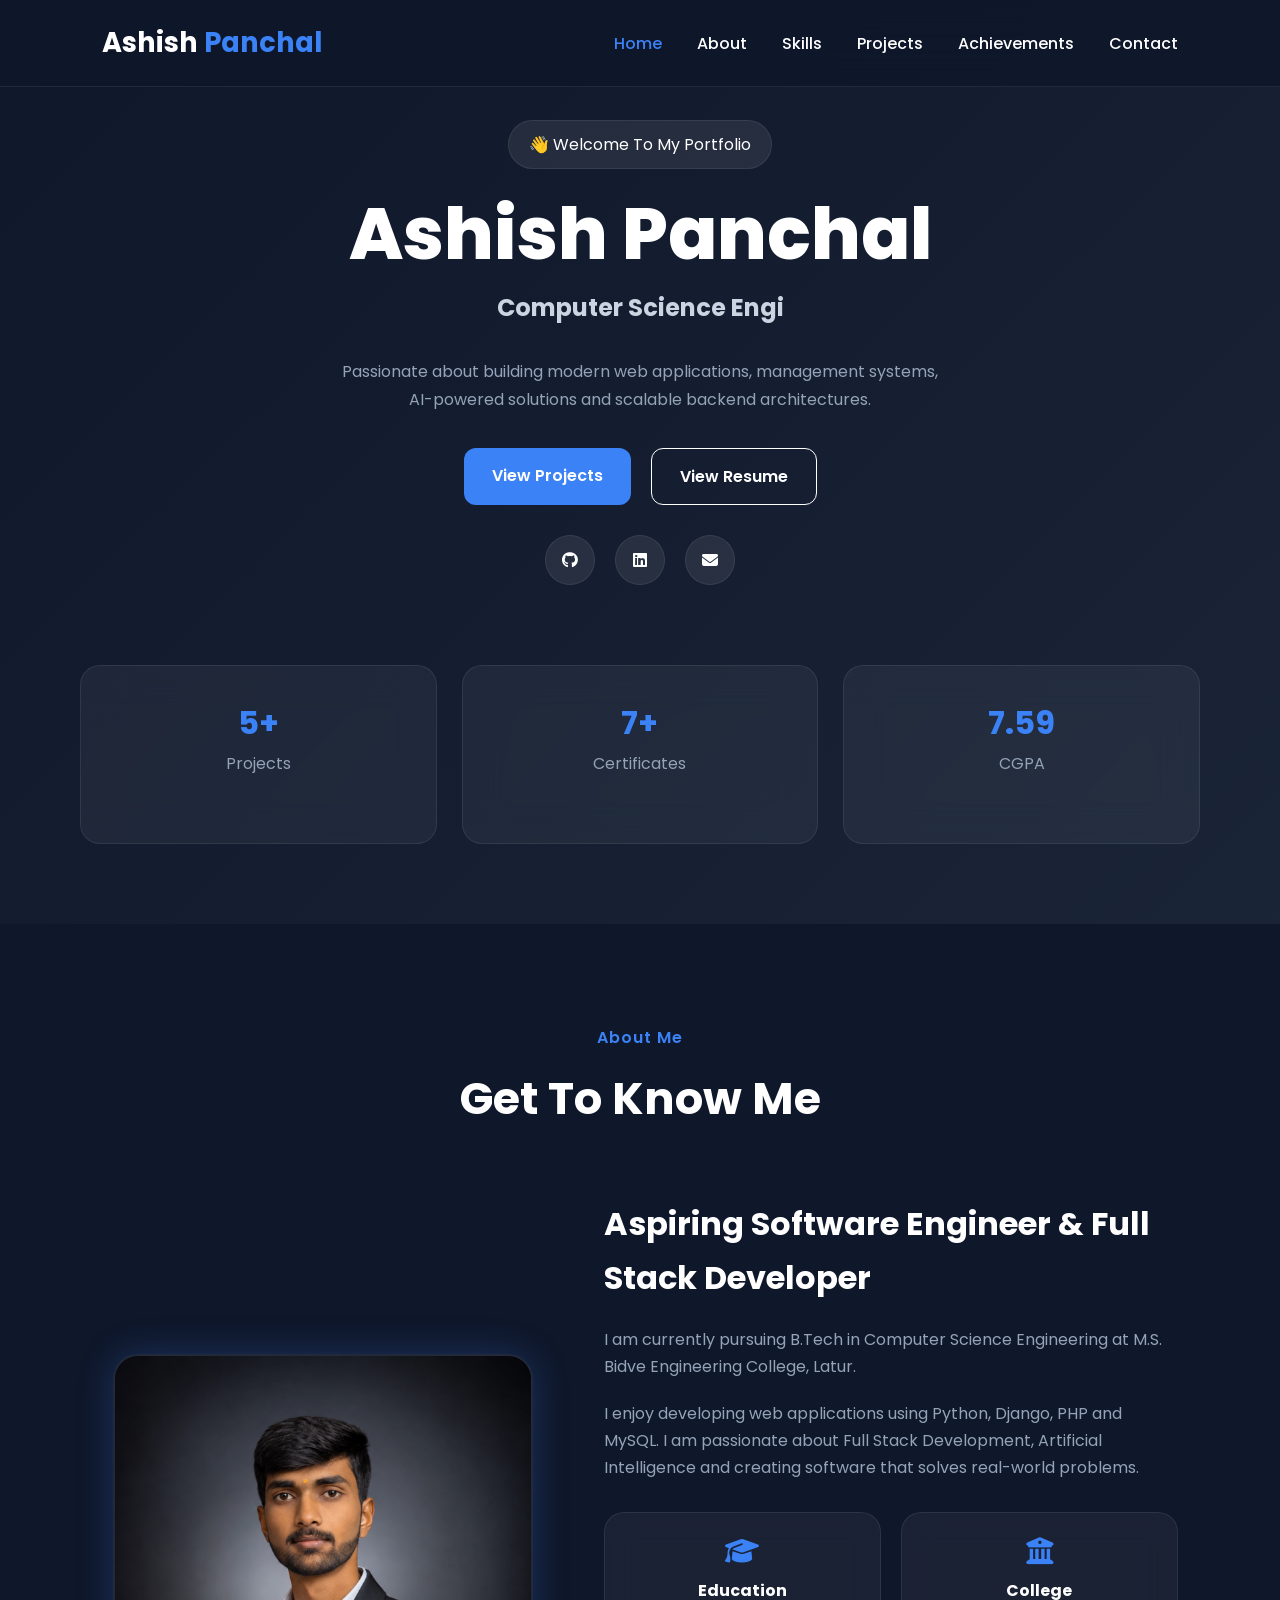
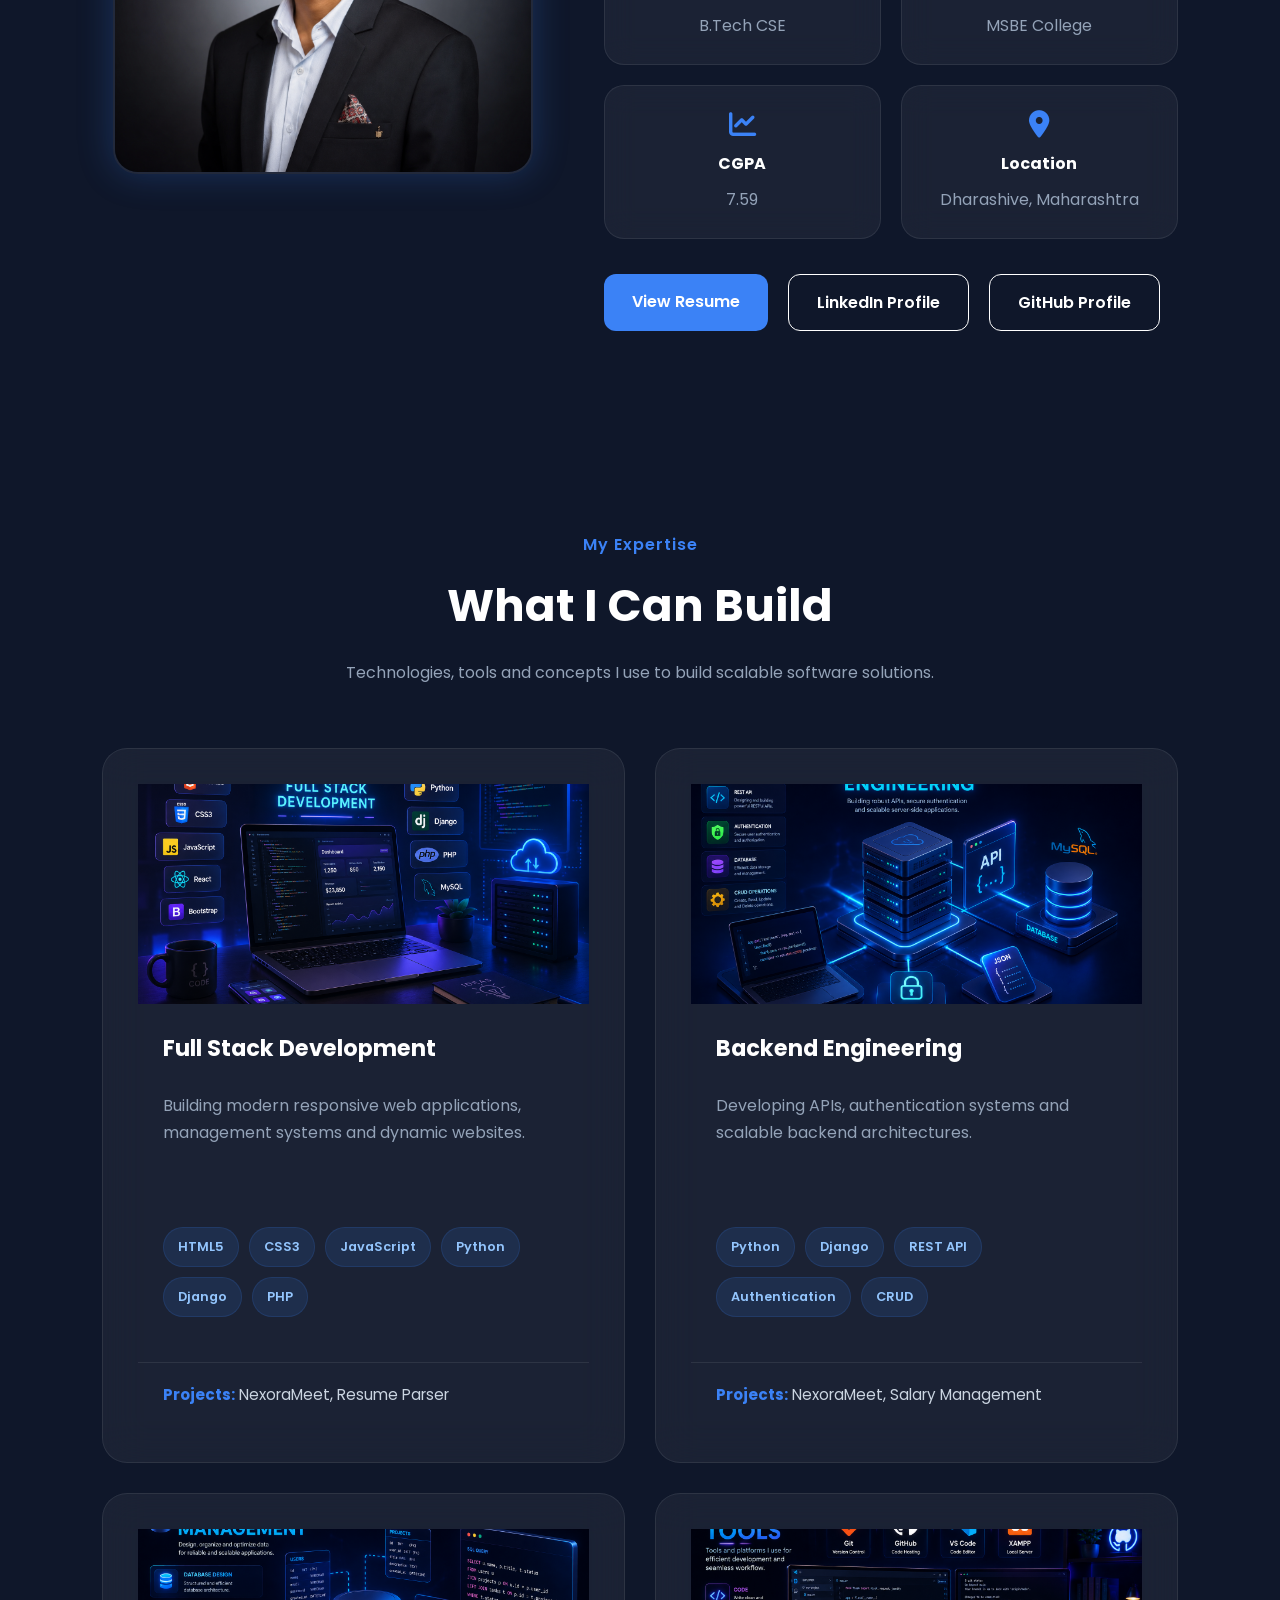
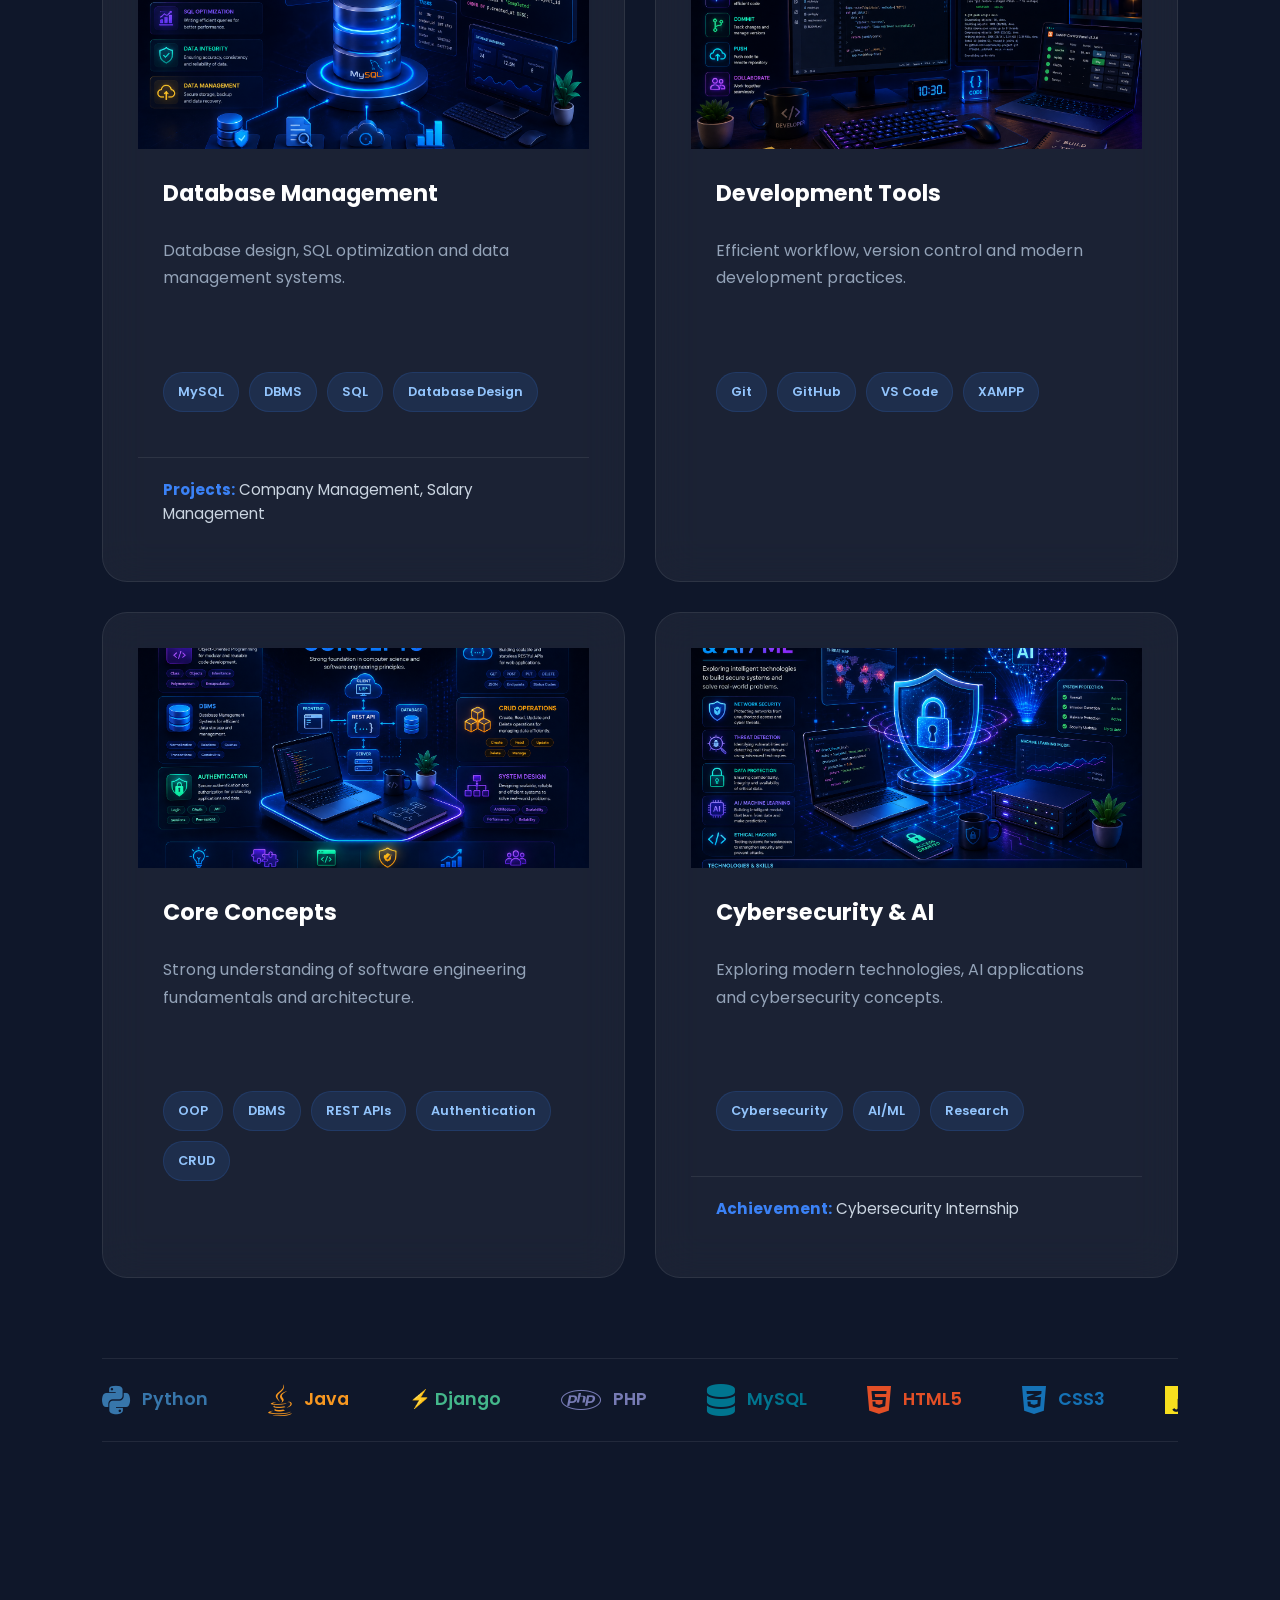
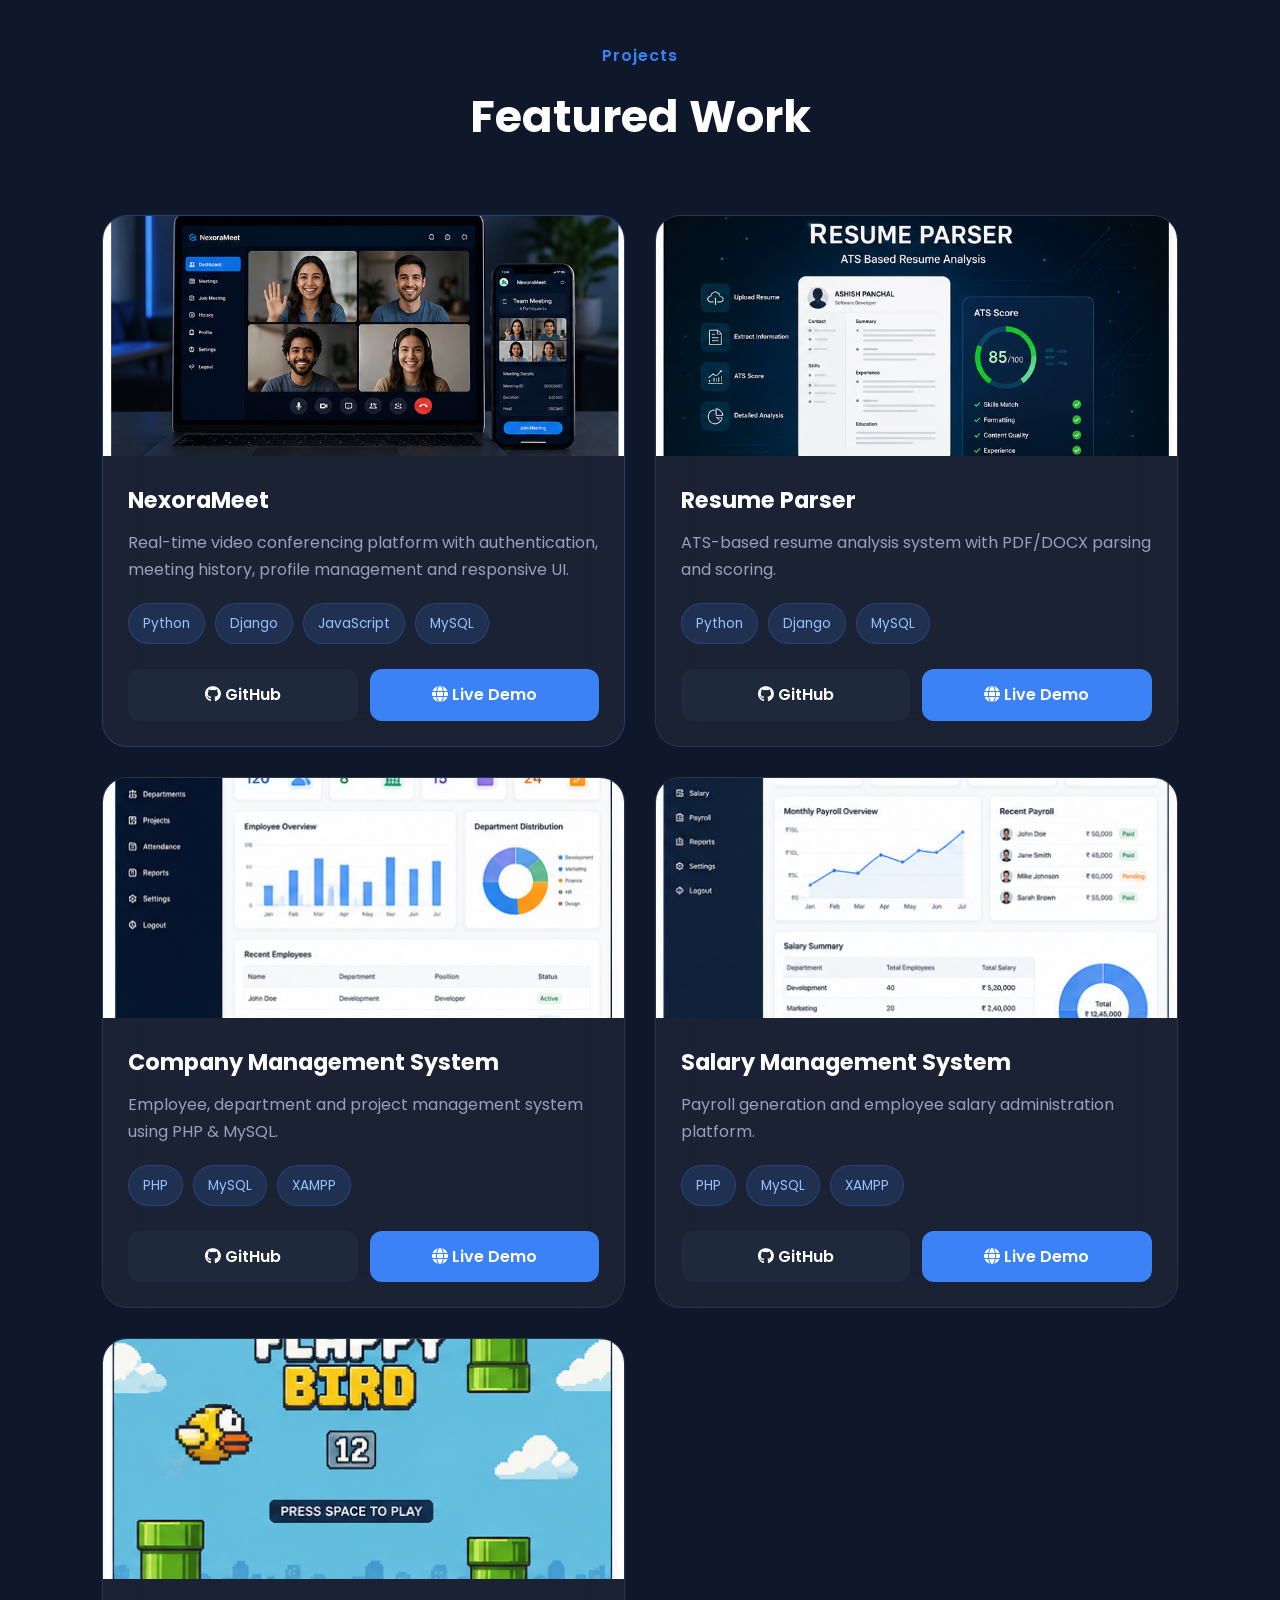
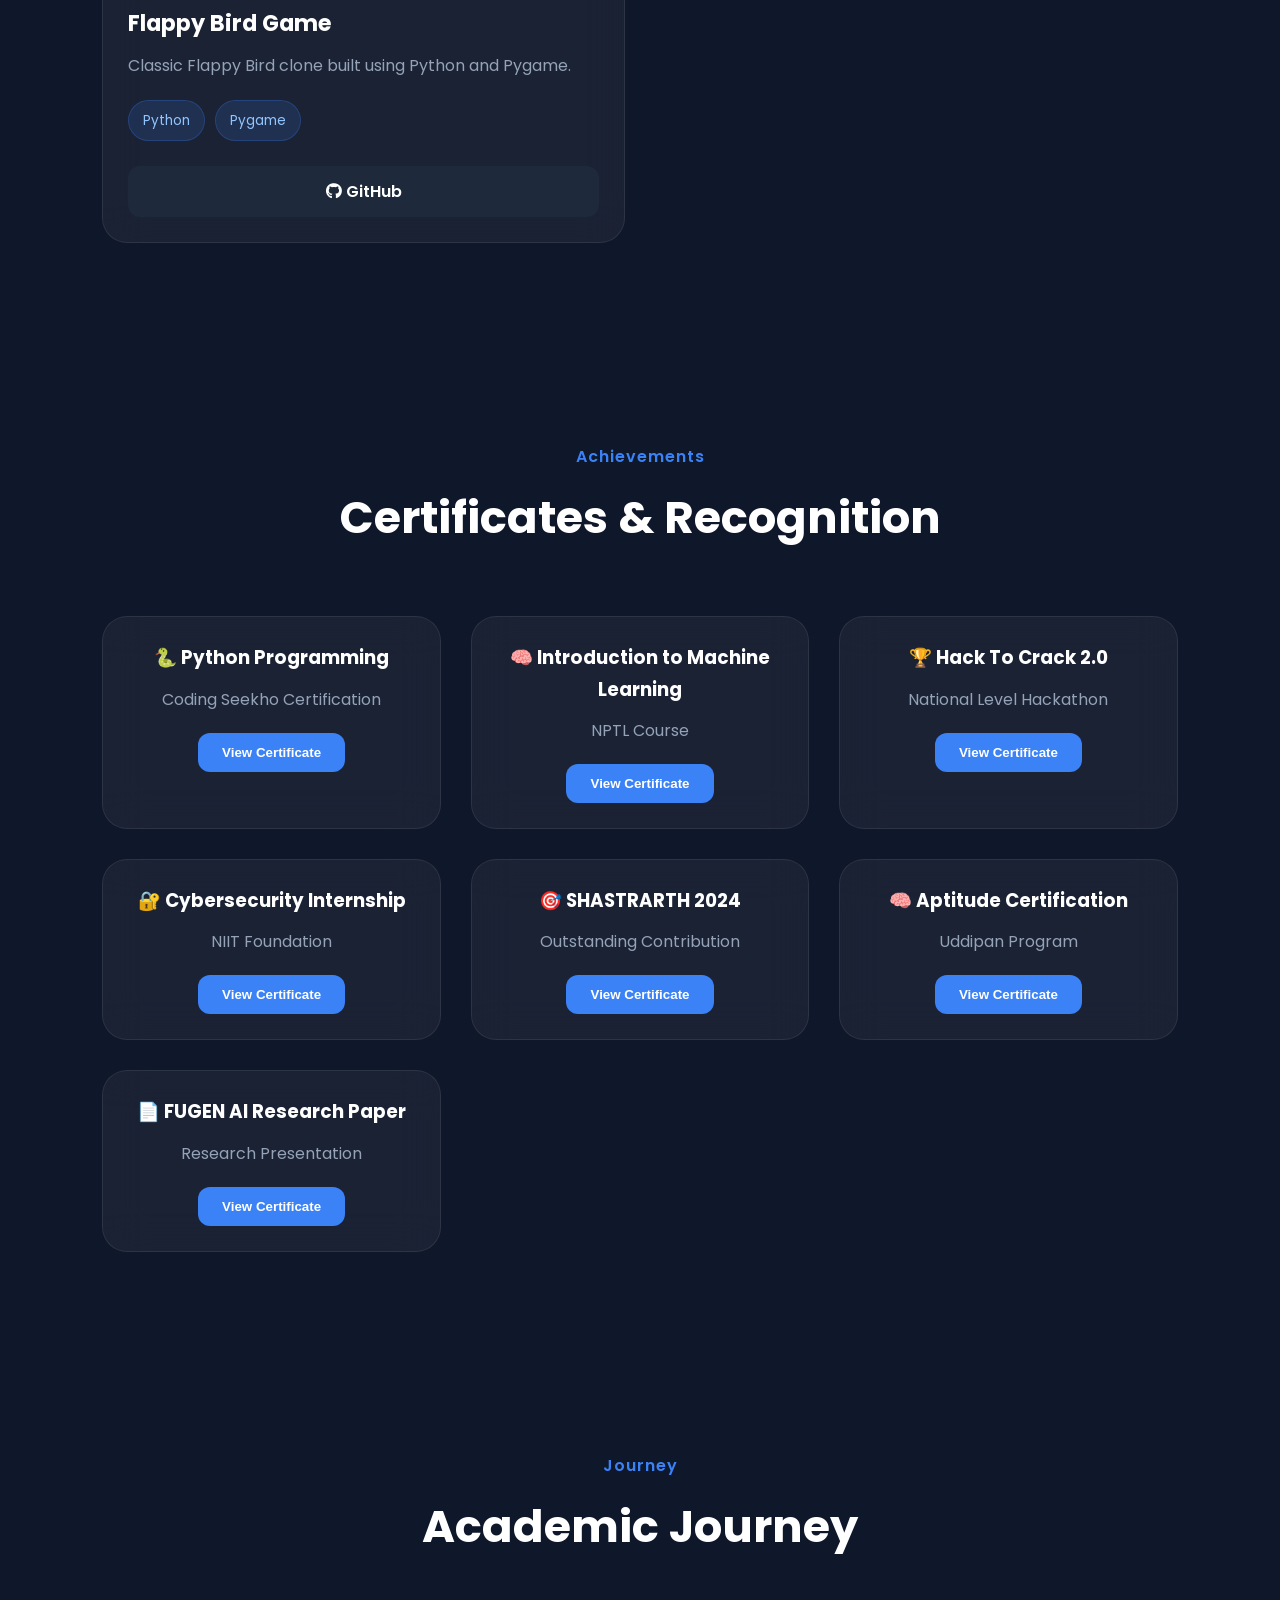
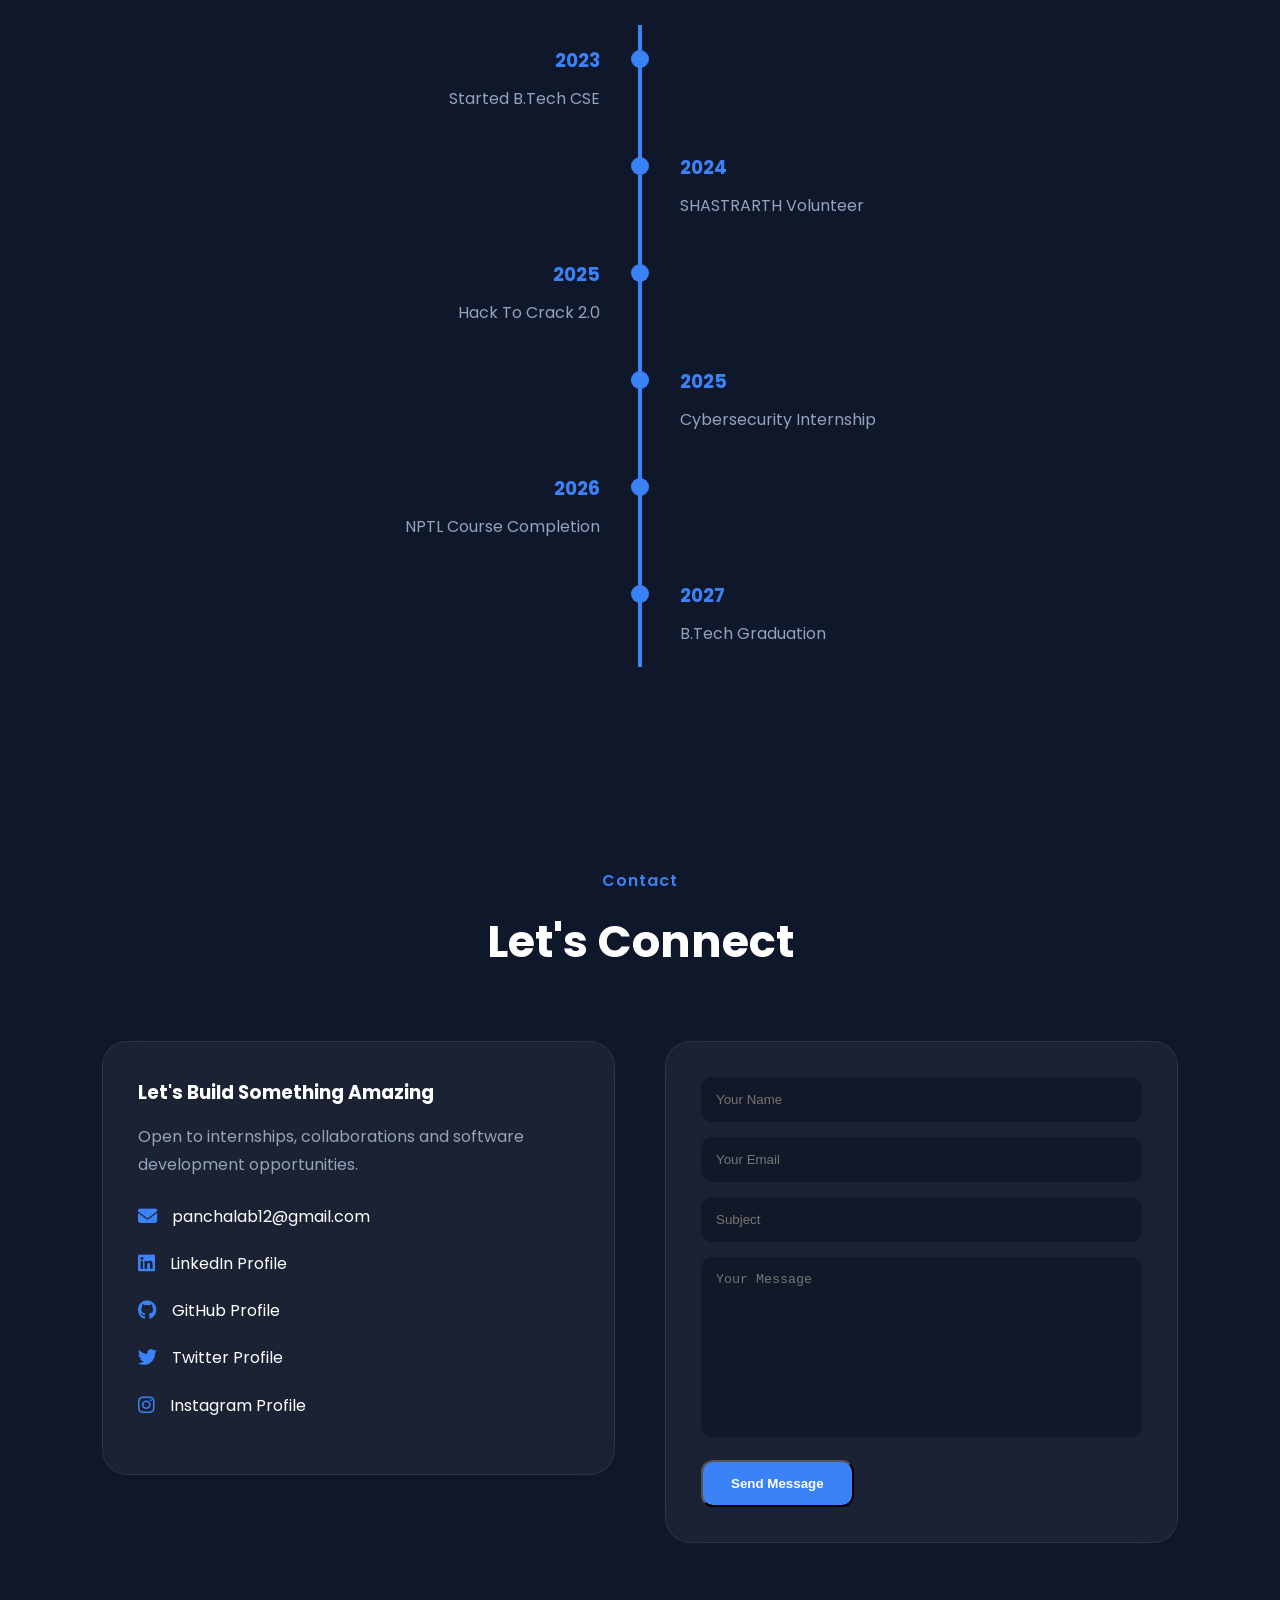
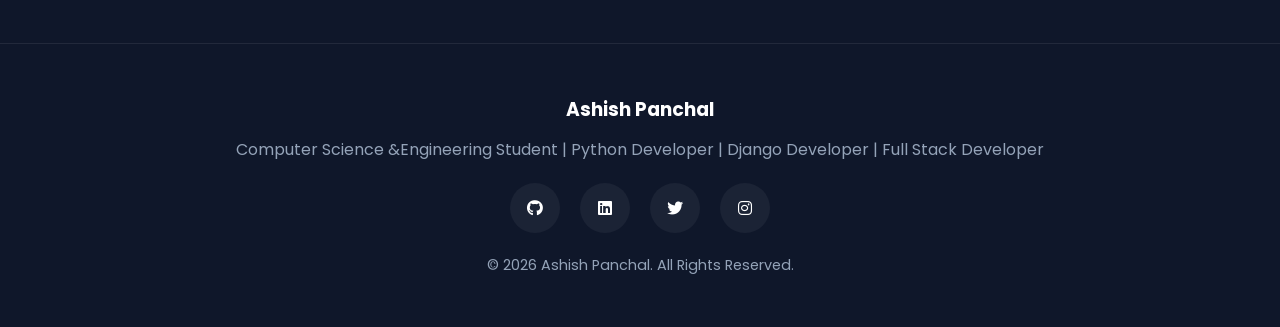
==== commit 079d4c0b: "added project live demo link" ====
--- a/index.html
+++ b/index.html
@@ -453,7 +453,7 @@
                             <i class="fab fa-github"></i>
                             GitHub
                         </a>
-                        <a href="#" class="project-btn demo-btn">
+                        <a href="https://nexorameet.onrender.com" class="project-btn demo-btn">
                             <i class="fas fa-globe"></i>
                             Live Demo
                         </a>
@@ -483,7 +483,7 @@
                             <i class="fab fa-github"></i>
                             GitHub
                         </a>
-                        <a href="#" class="project-btn demo-btn">
+                        <a href="https://resume-parser-cgco.onrender.com" class="project-btn demo-btn">
                             <i class="fas fa-globe"></i>
                             Live Demo
                         </a>
@@ -605,7 +605,7 @@
 
             <!-- Introduction to ML -->
             <div class="achievement-card">
-                <h3>🐍 Introduction to Machine Learning</h3>
+                <h3>🧠 Introduction to Machine Learning</h3>
                 <p>NPTL Course</p>
                 <button class="certificate-btn" data-img="images/ml.jpeg">
                     View Certificate
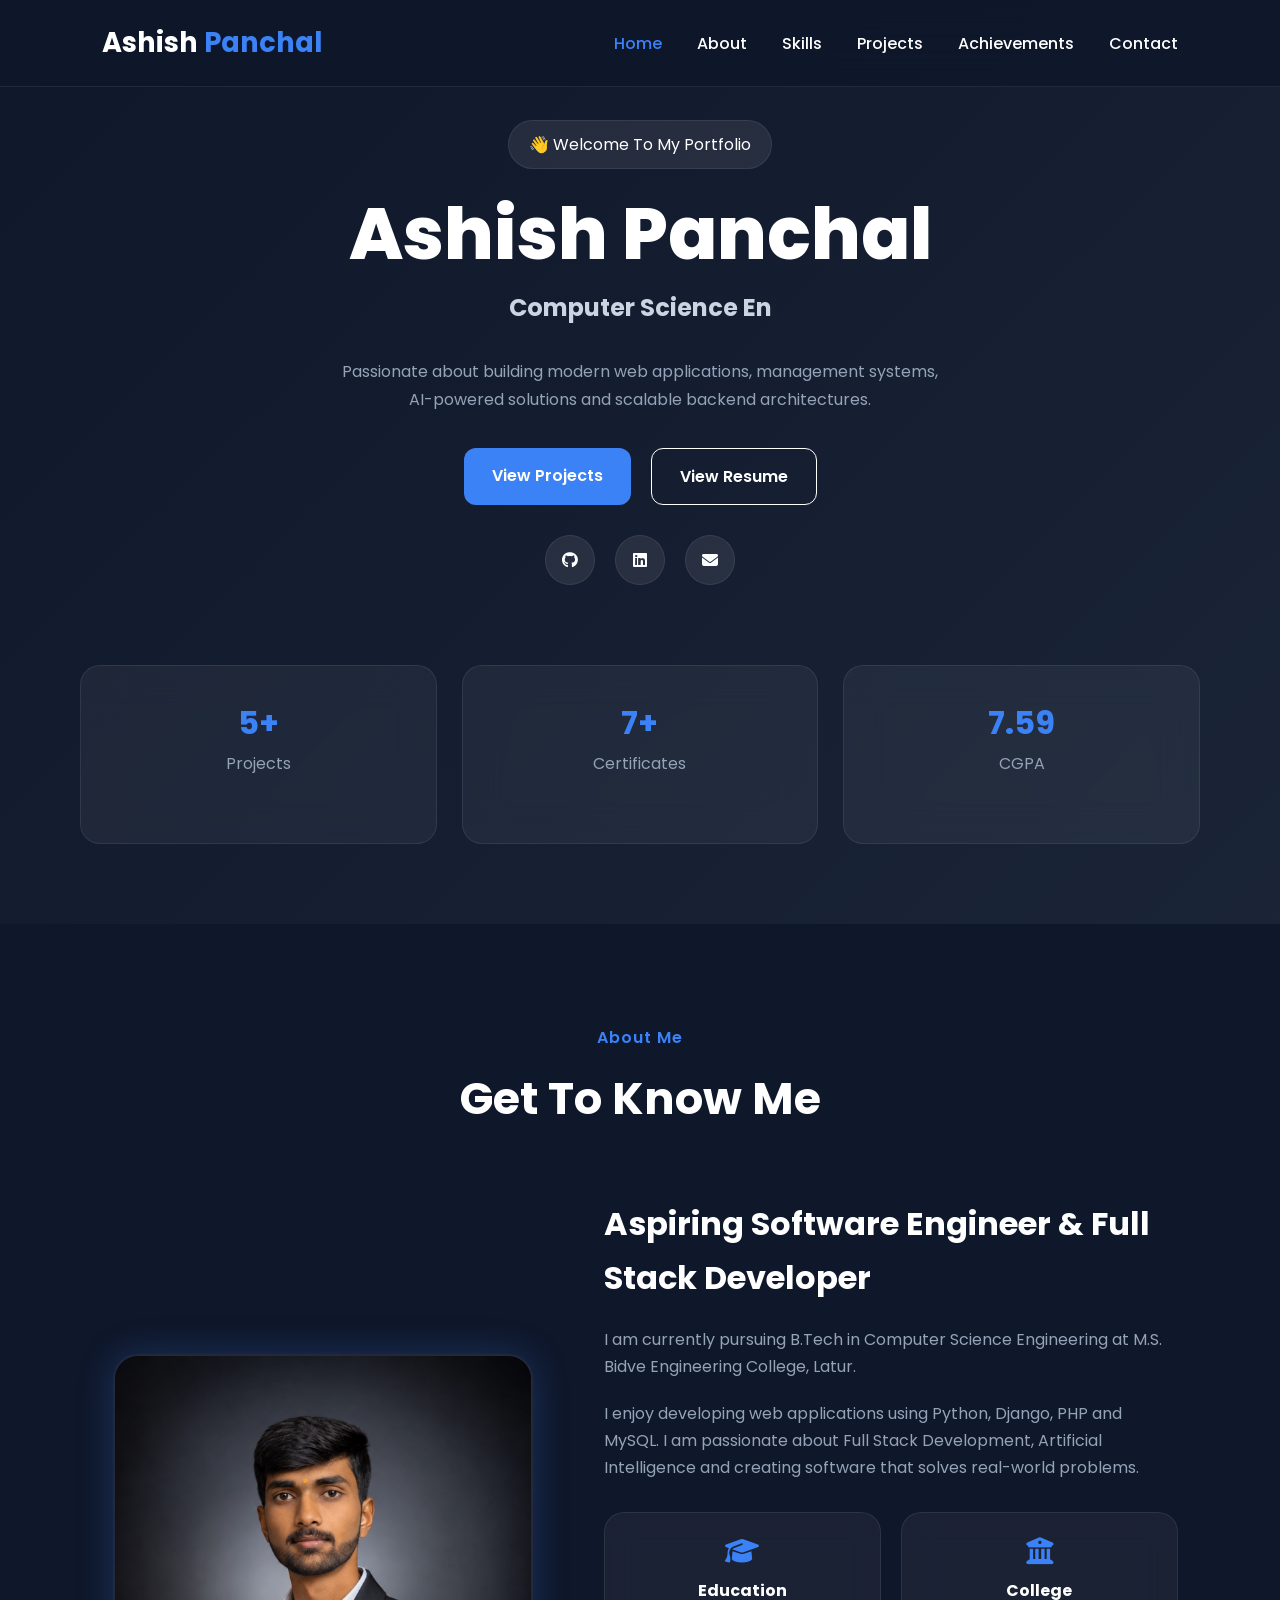
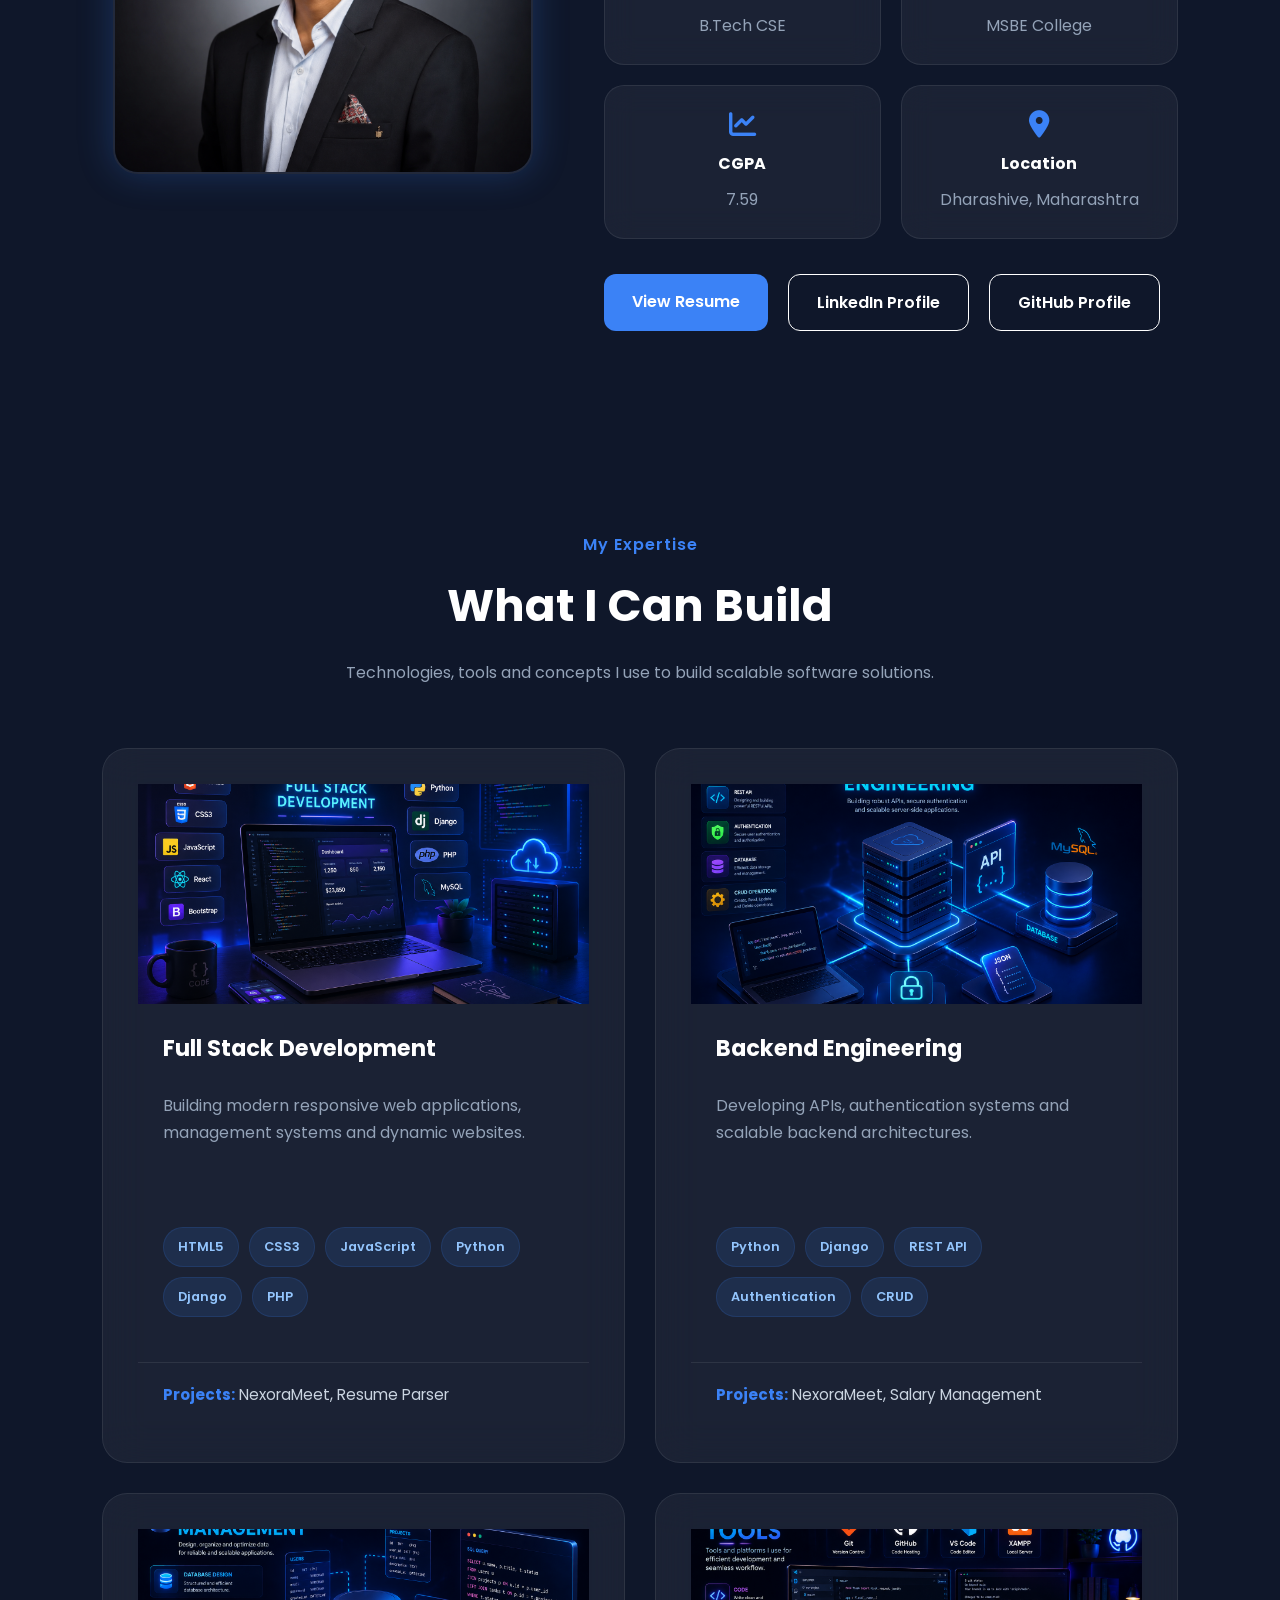
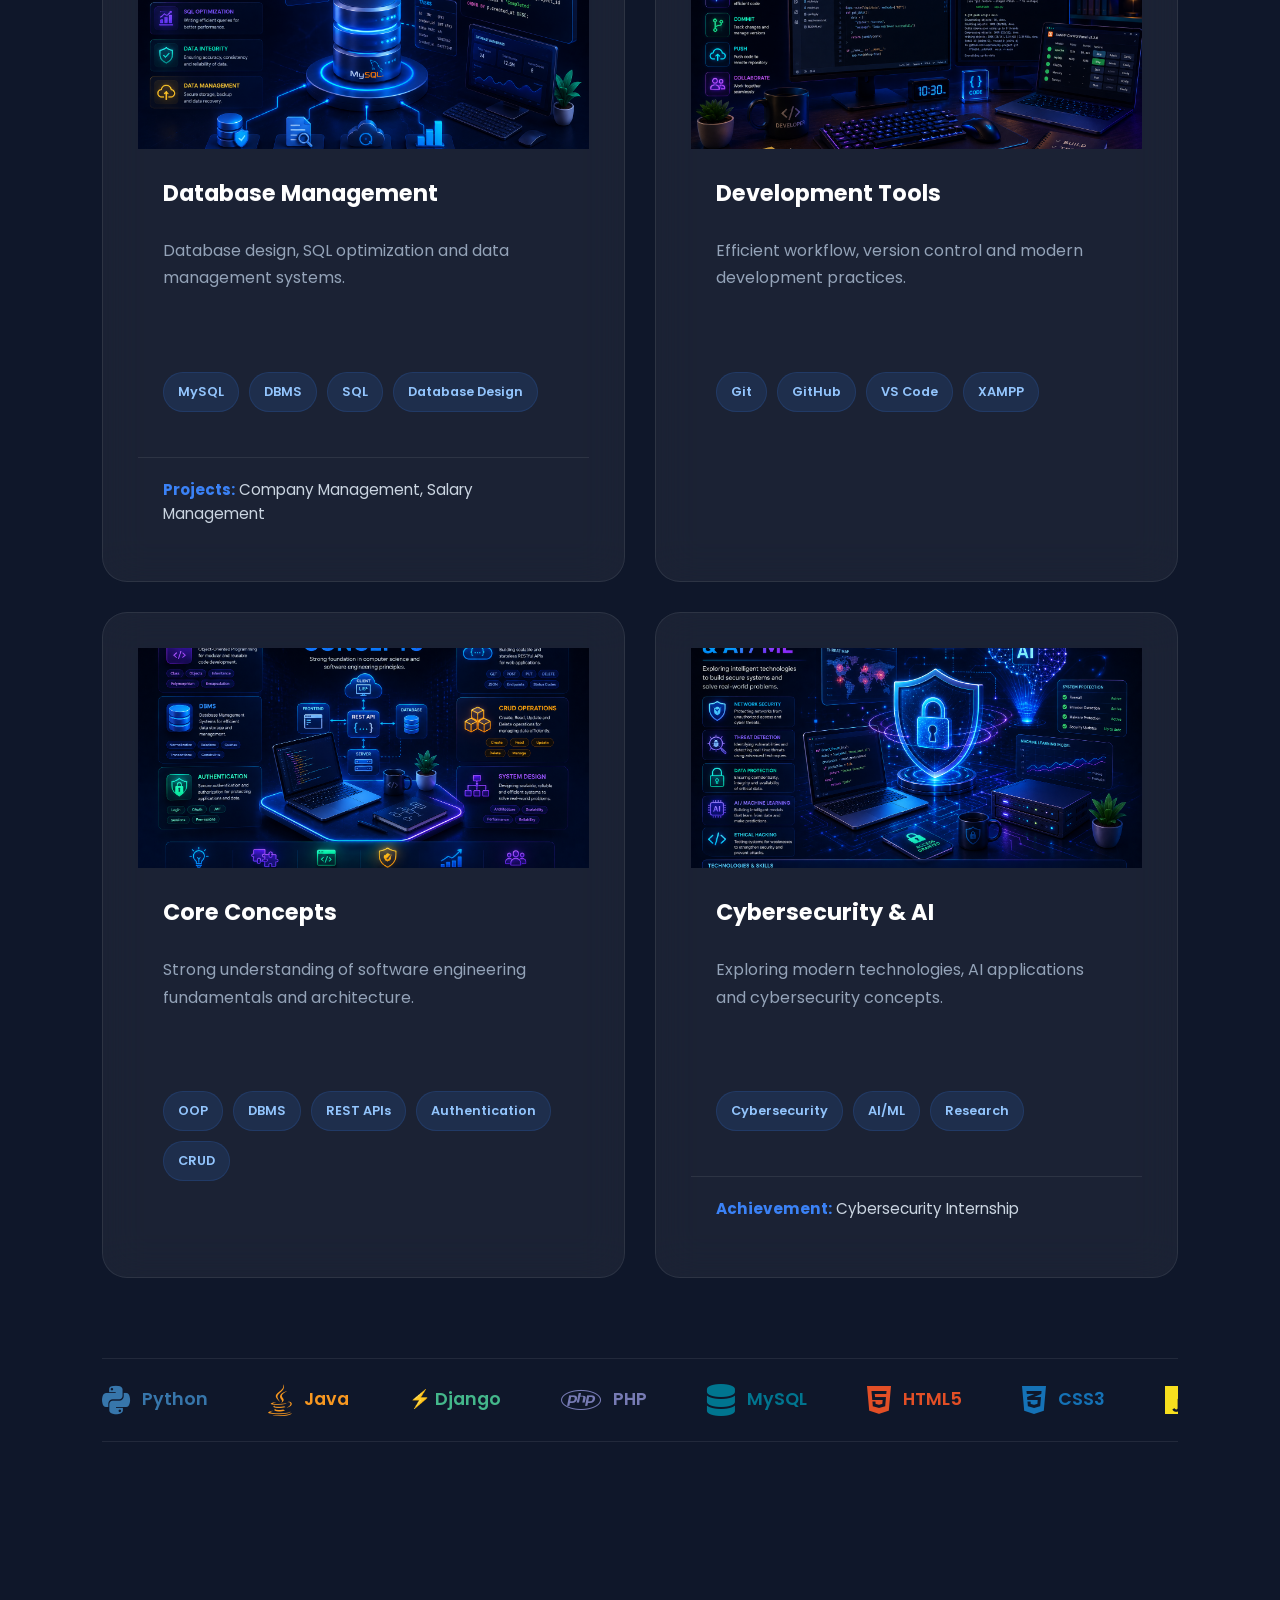
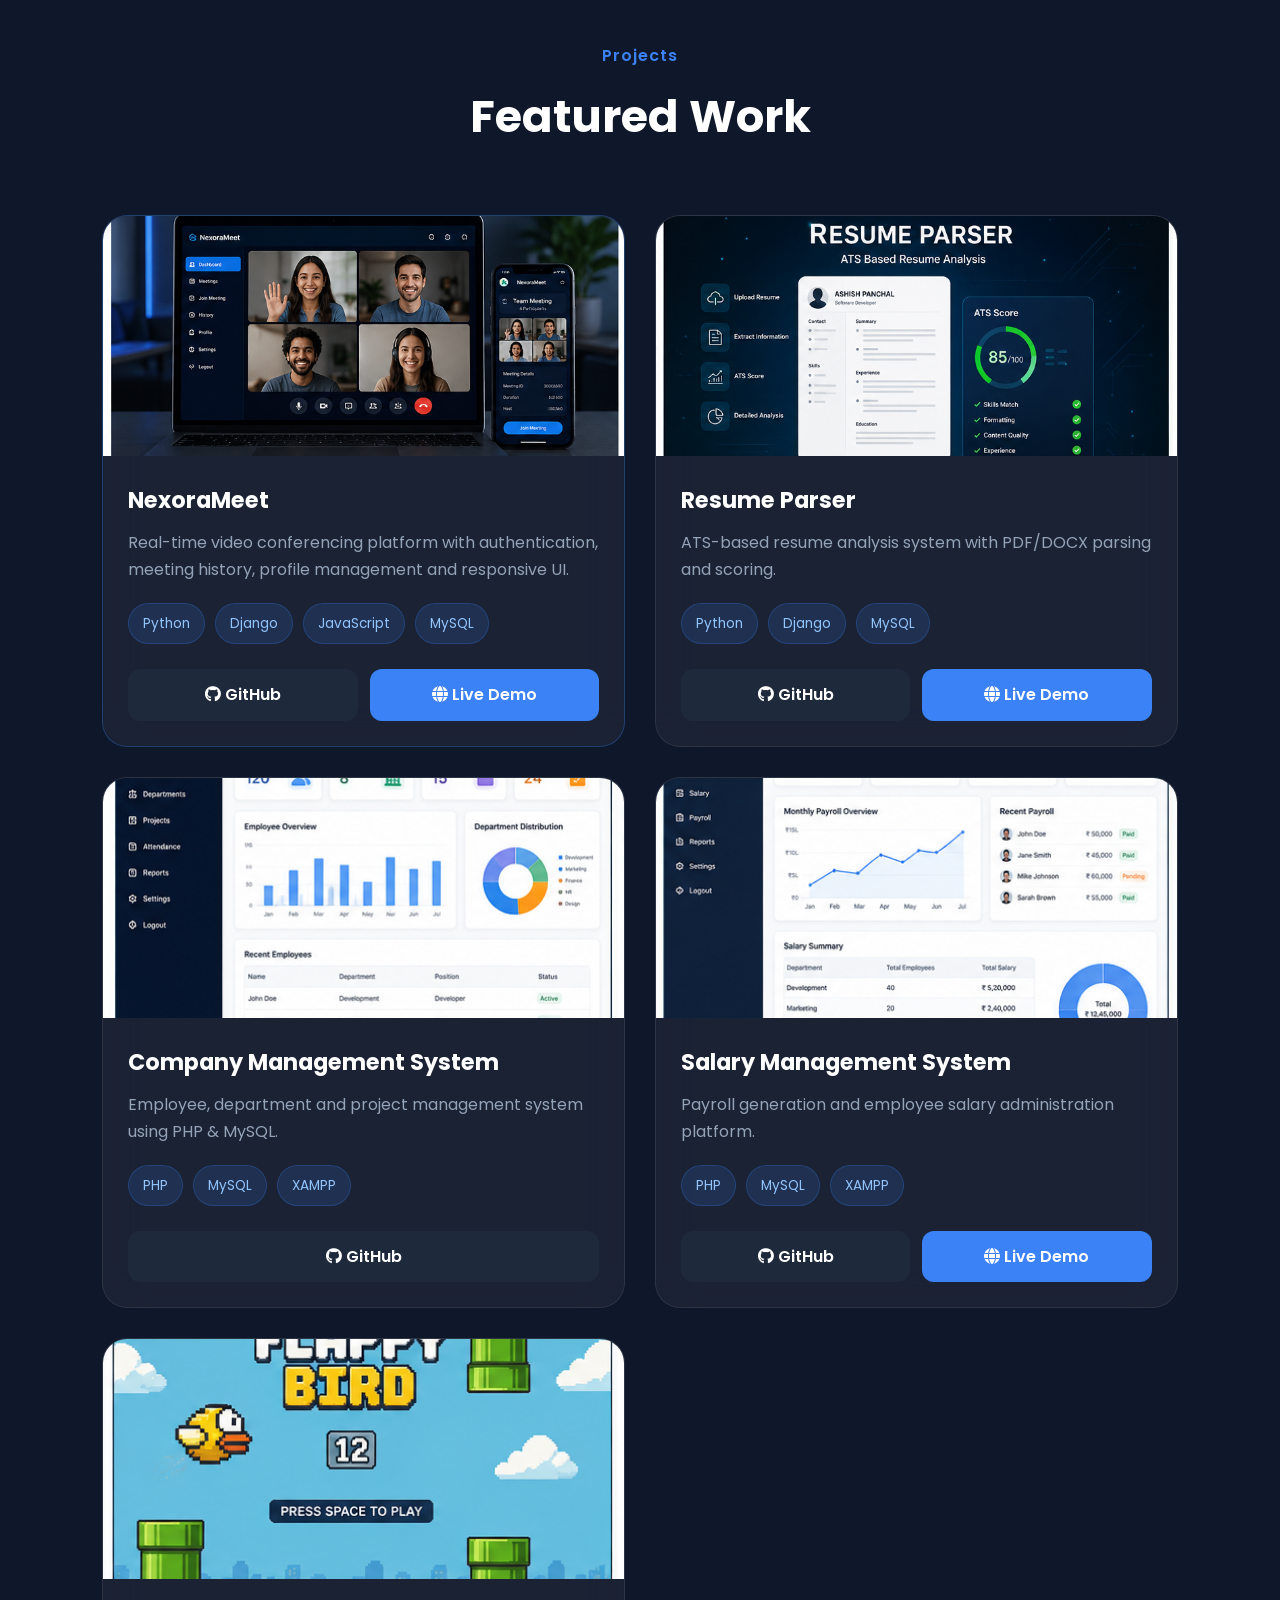
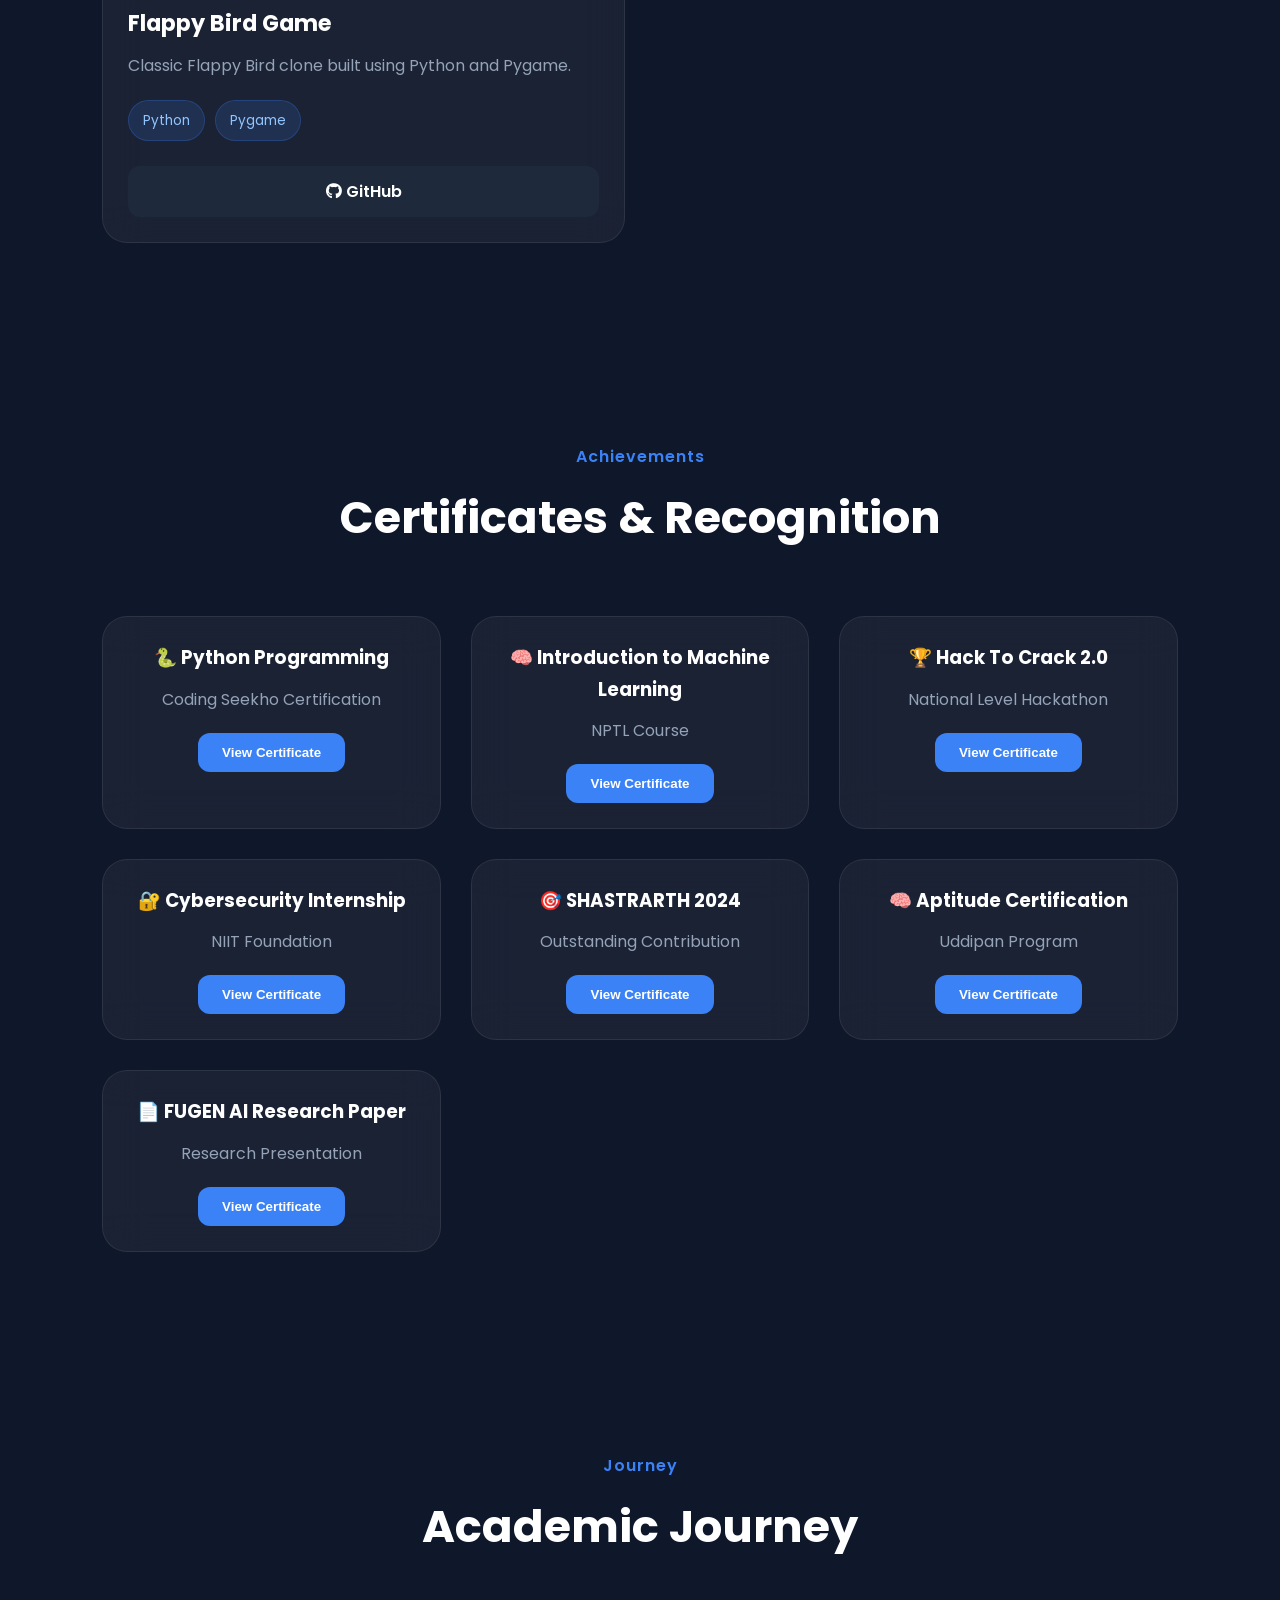
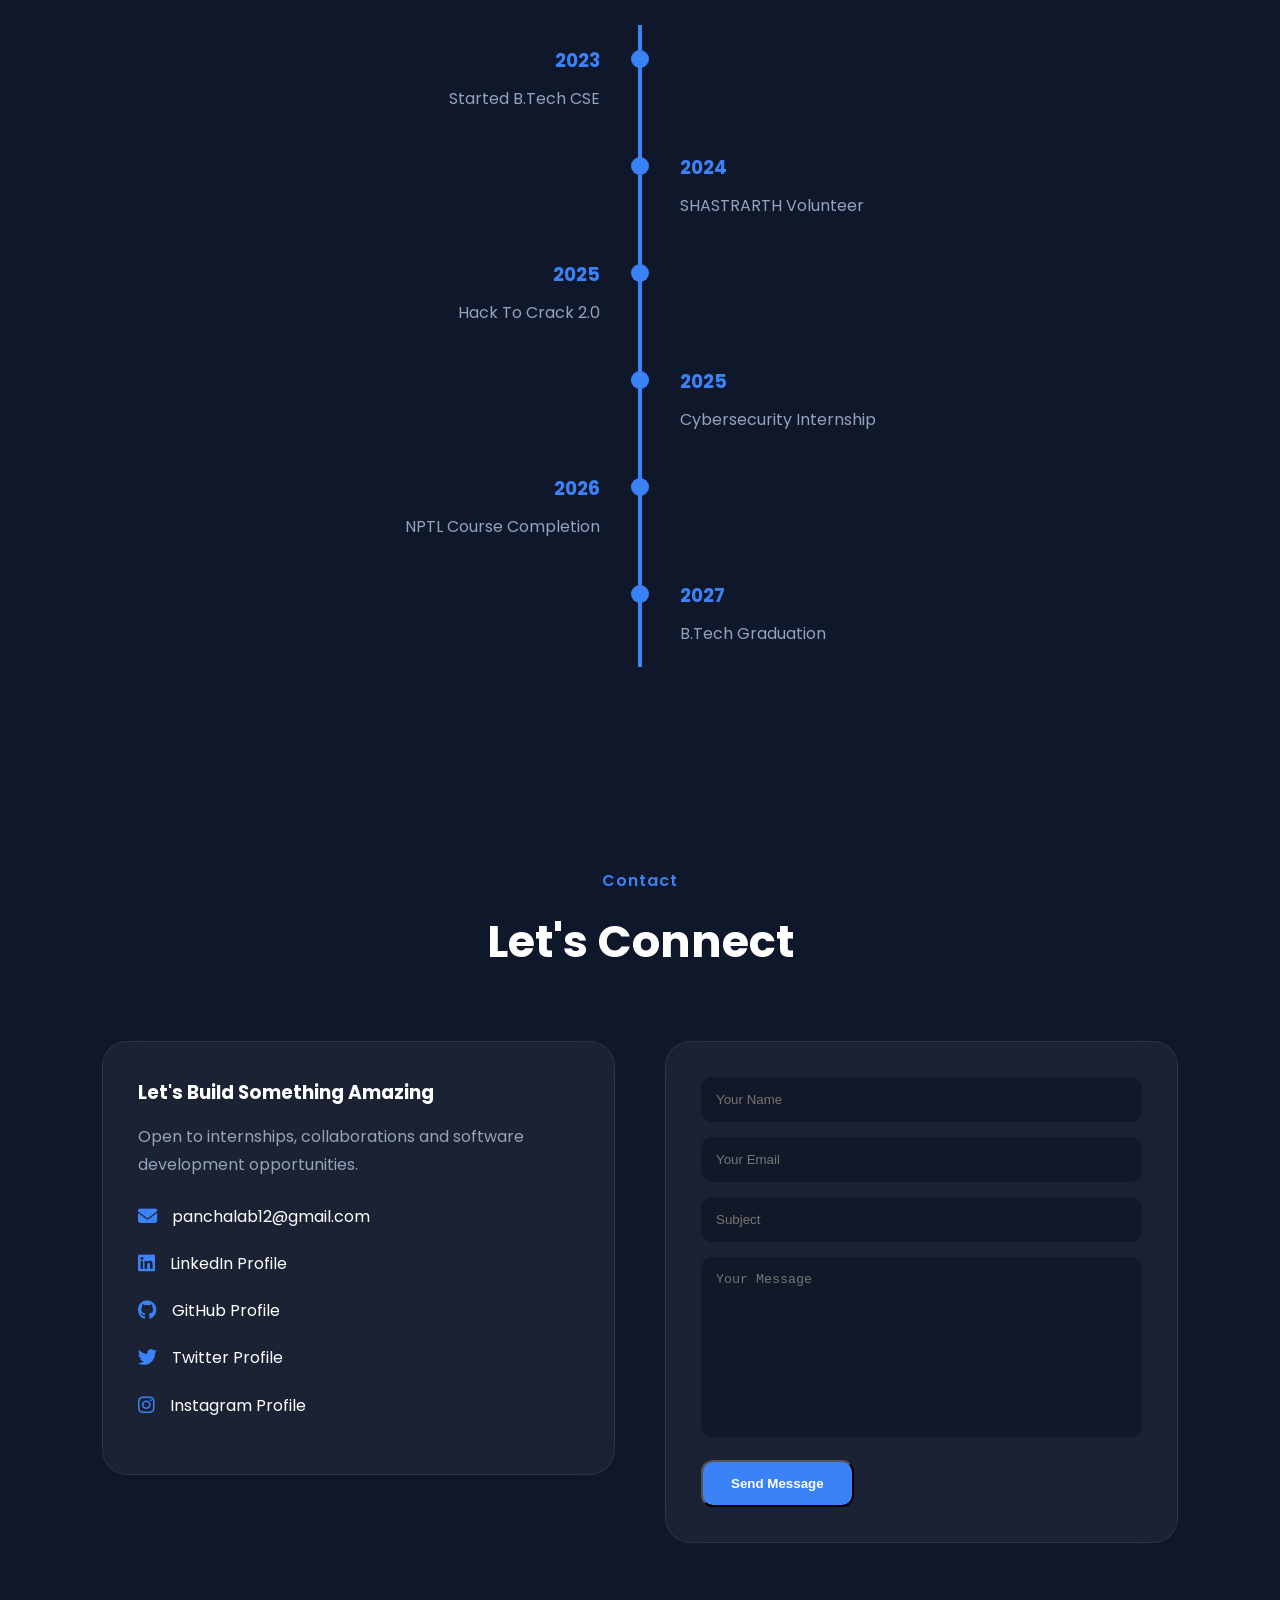
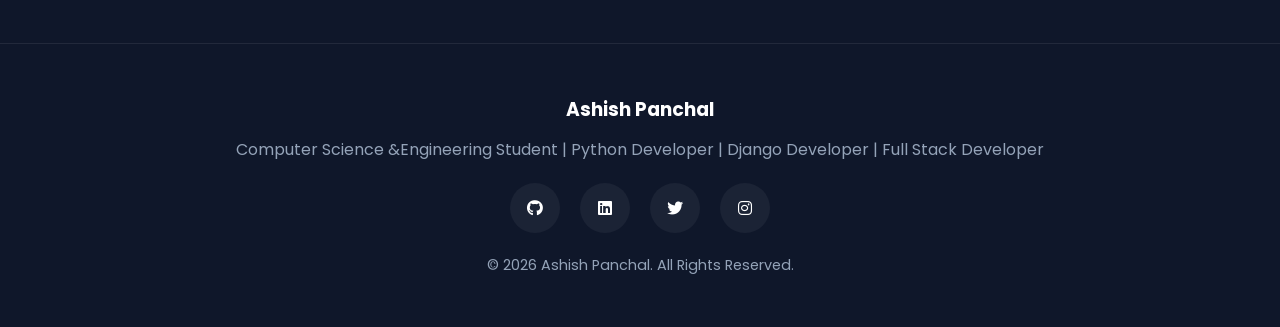
==== commit f5d7008f: "company management system live demo removed" ====
--- a/index.html
+++ b/index.html
@@ -513,10 +513,10 @@
                             <i class="fab fa-github"></i>
                             GitHub
                         </a>
-                        <a href="http://company-management-system.xo.je/" target="_blank" class="project-btn demo-btn">
+                        <!-- <a href="http://company-management-system.xo.je/" target="_blank" class="project-btn demo-btn">
                             <i class="fas fa-globe"></i>
                             Live Demo
-                        </a>
+                        </a> -->
                     </div>
                 </div>
             </div>
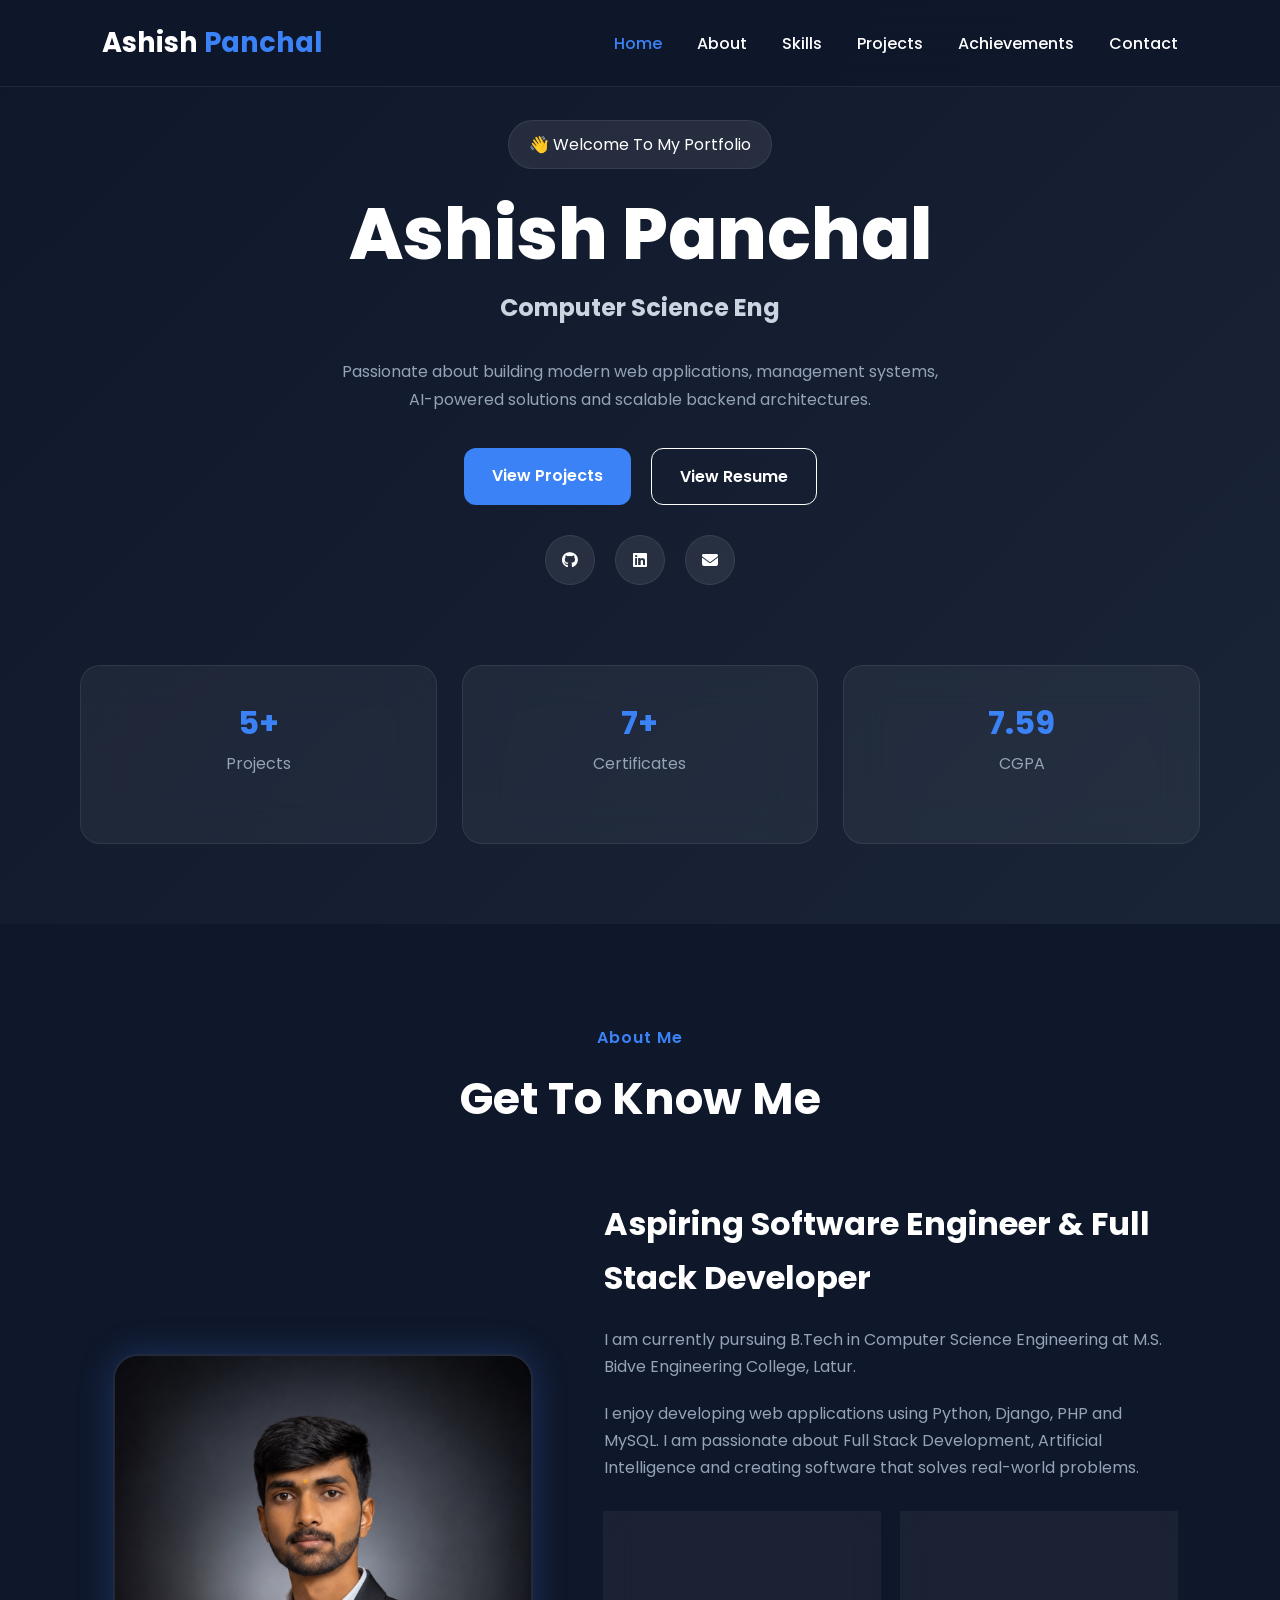
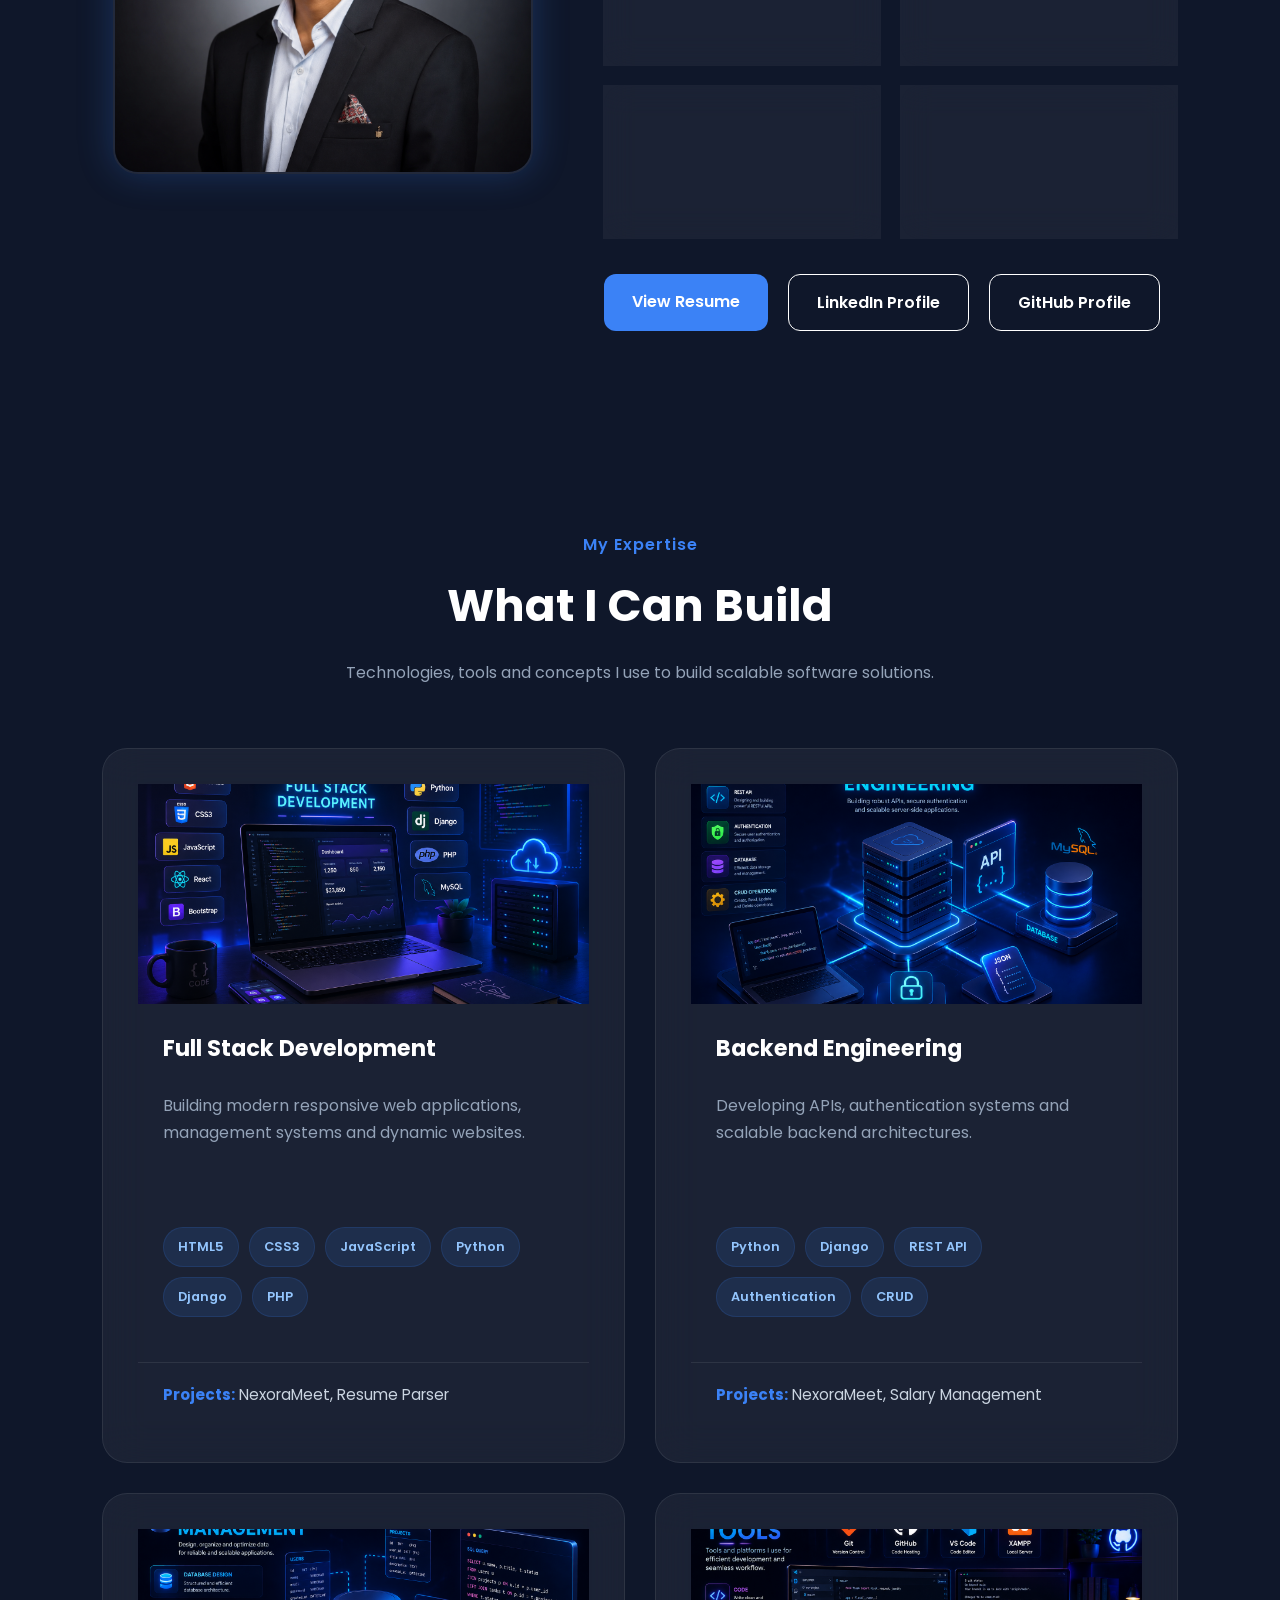
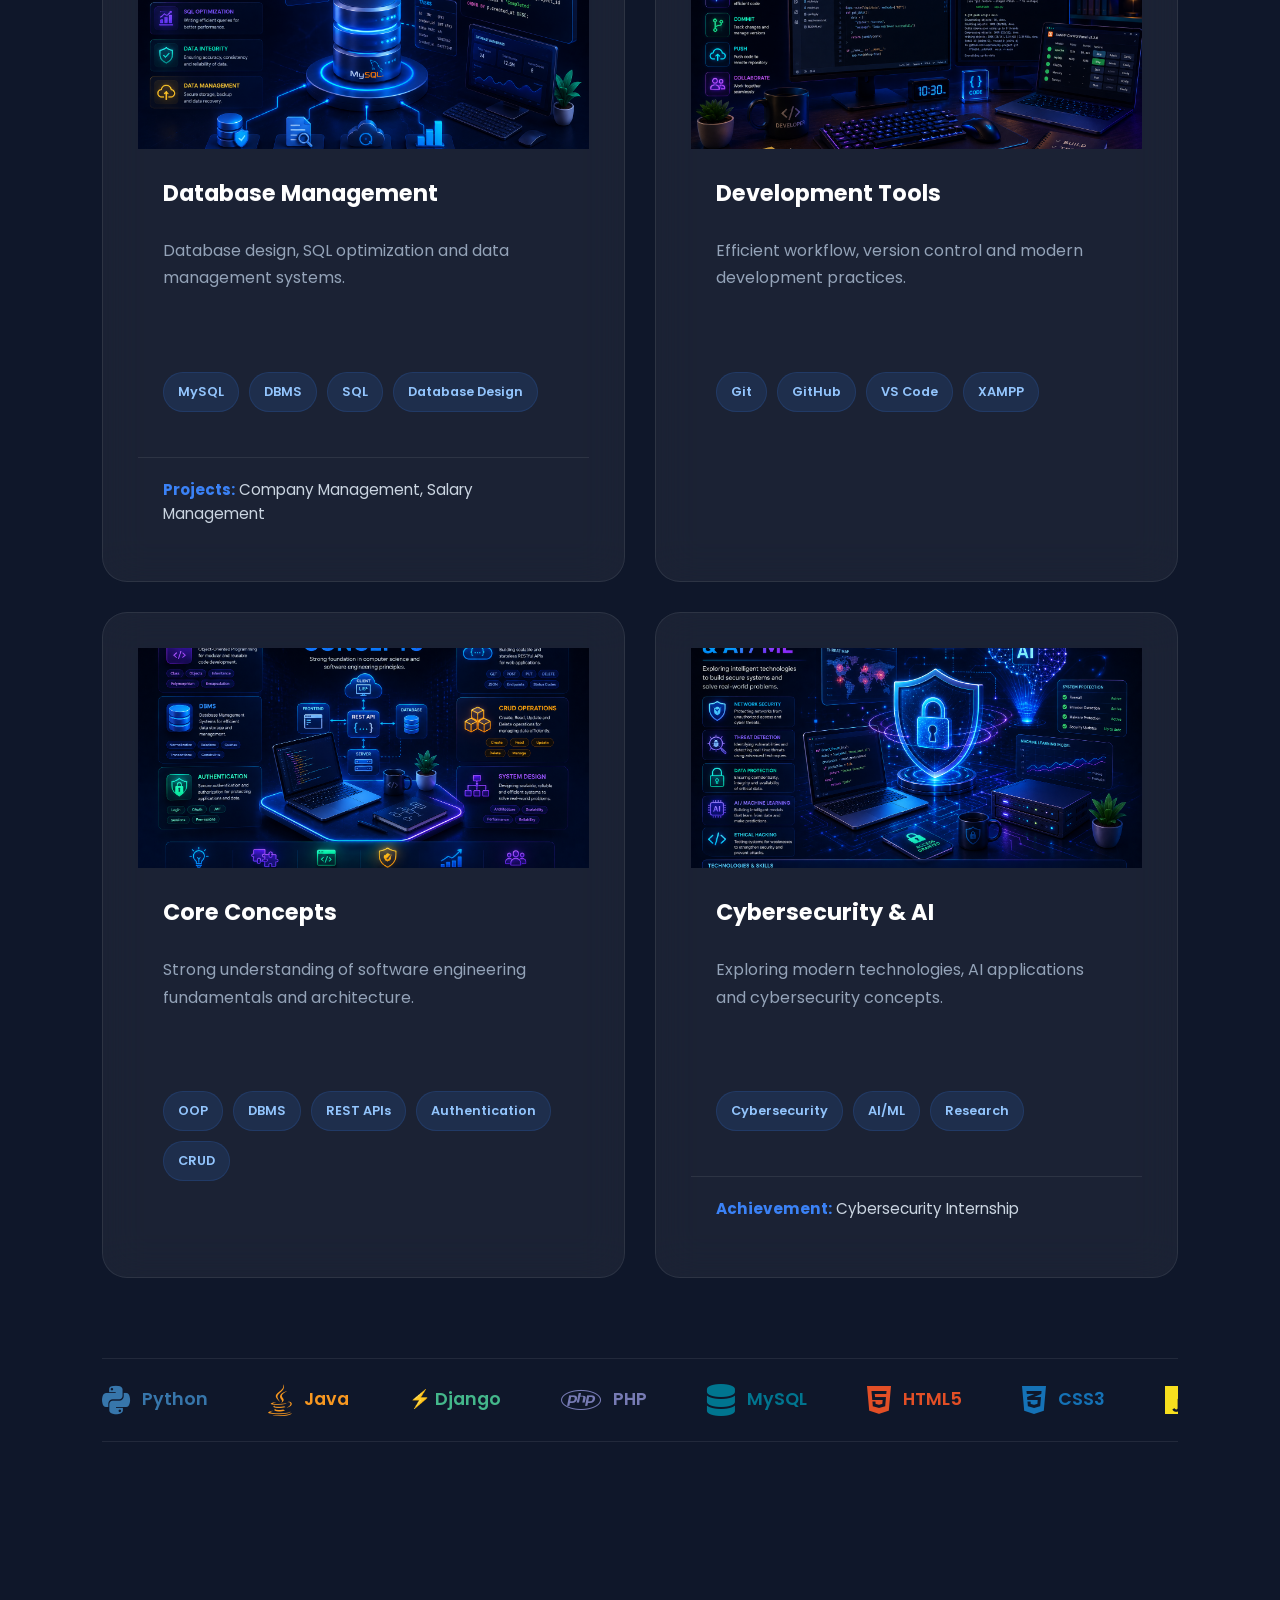
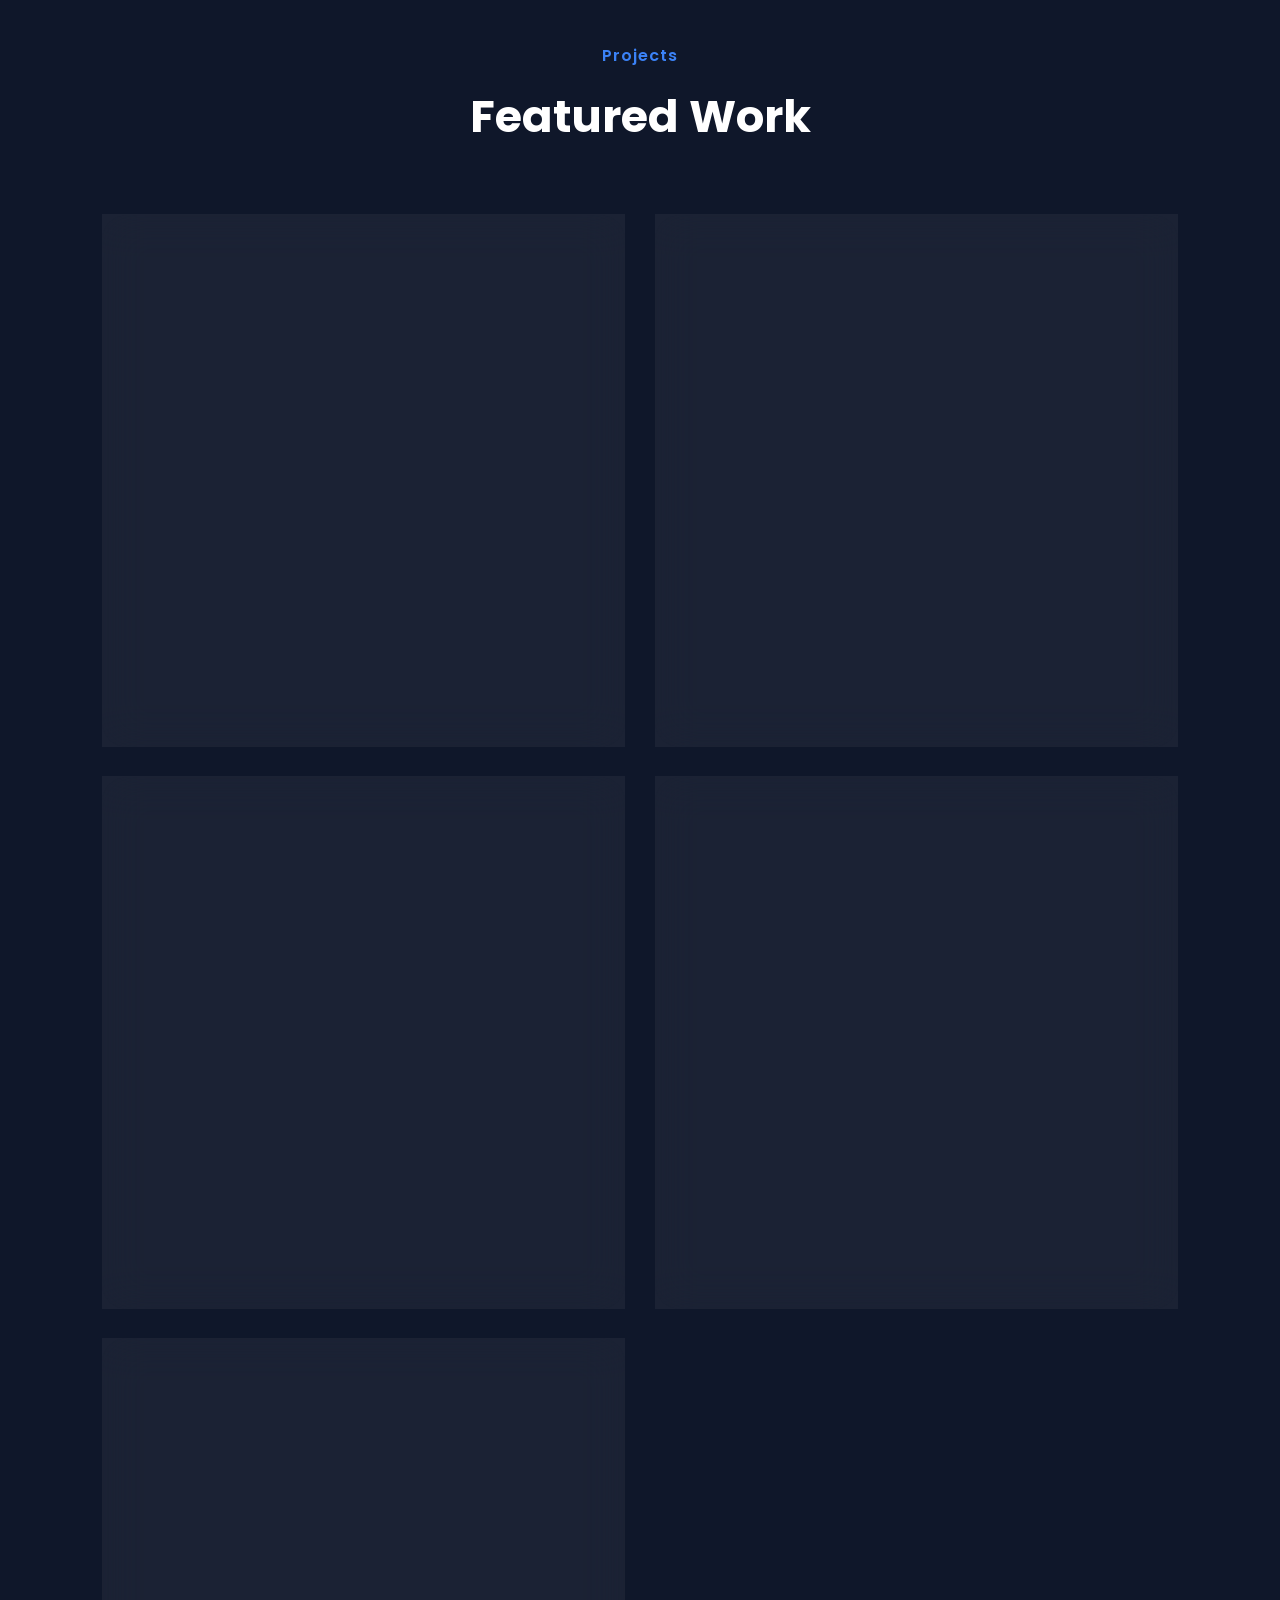
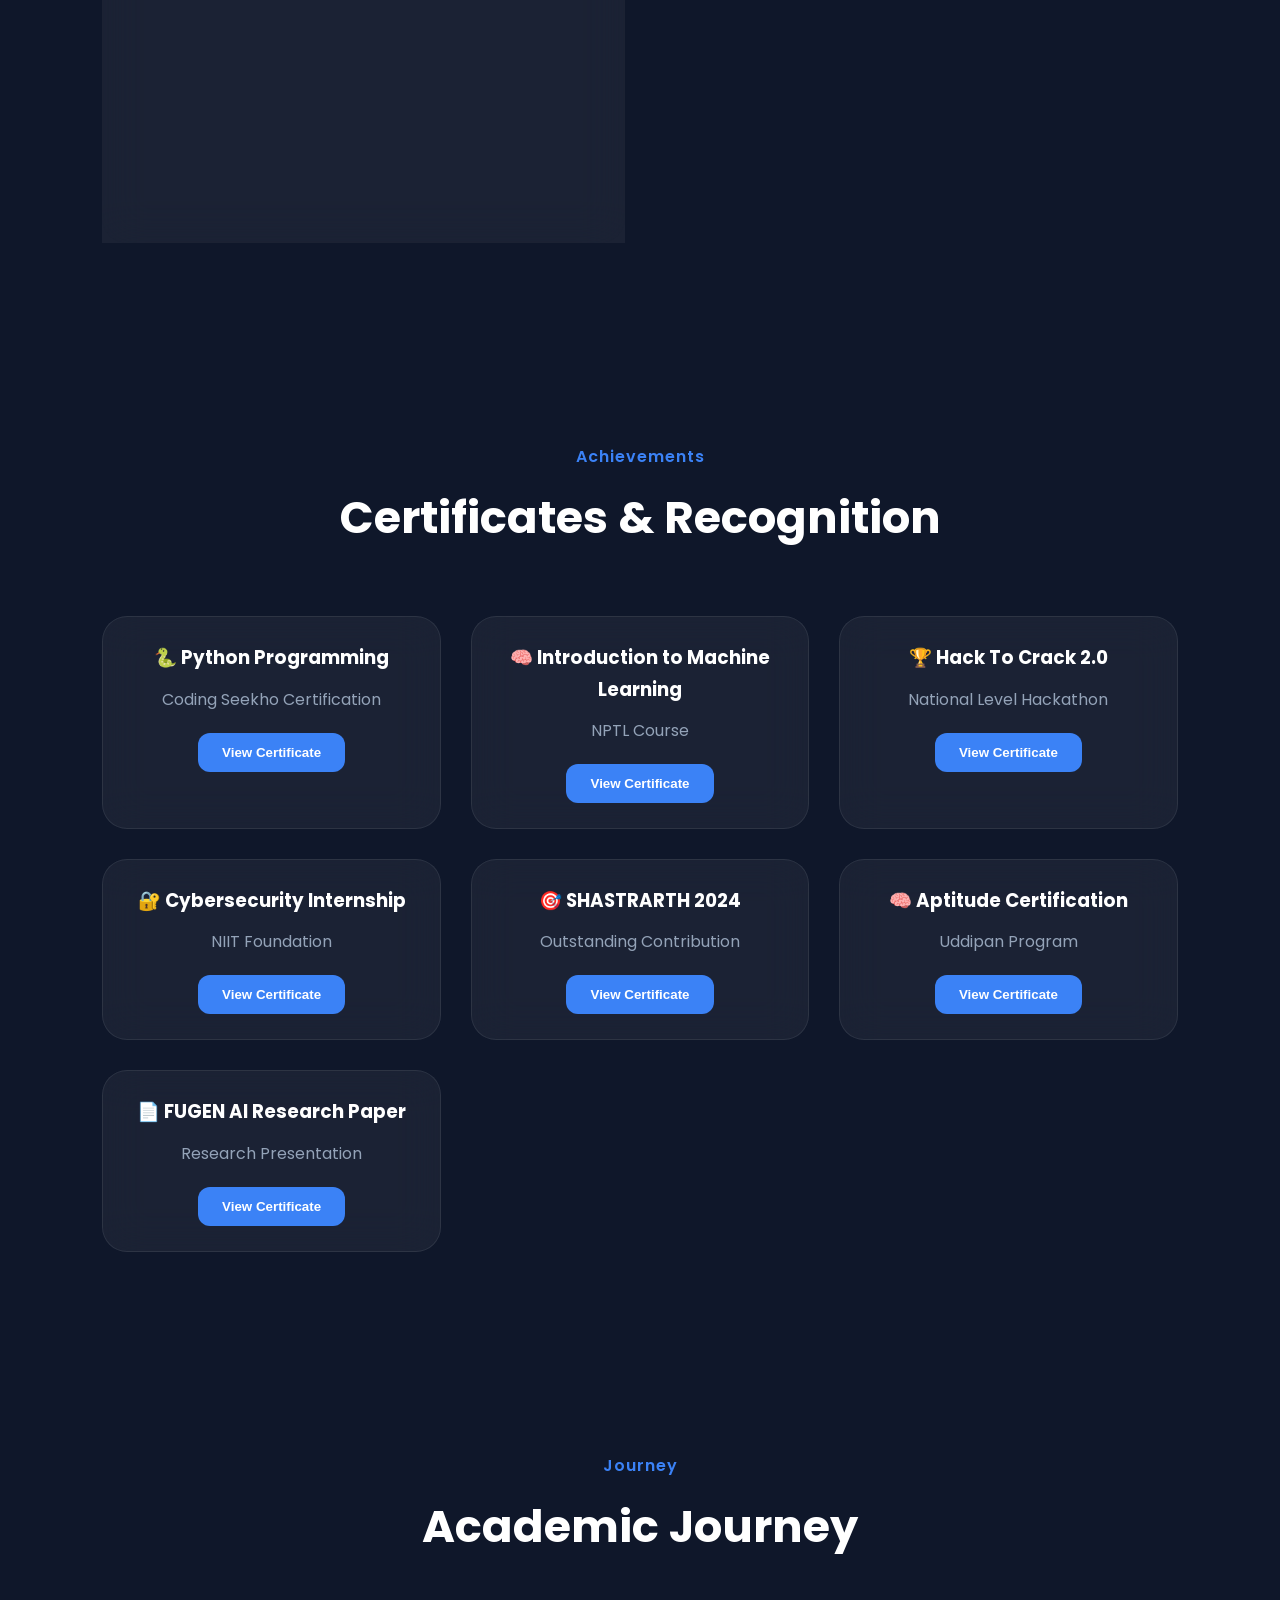
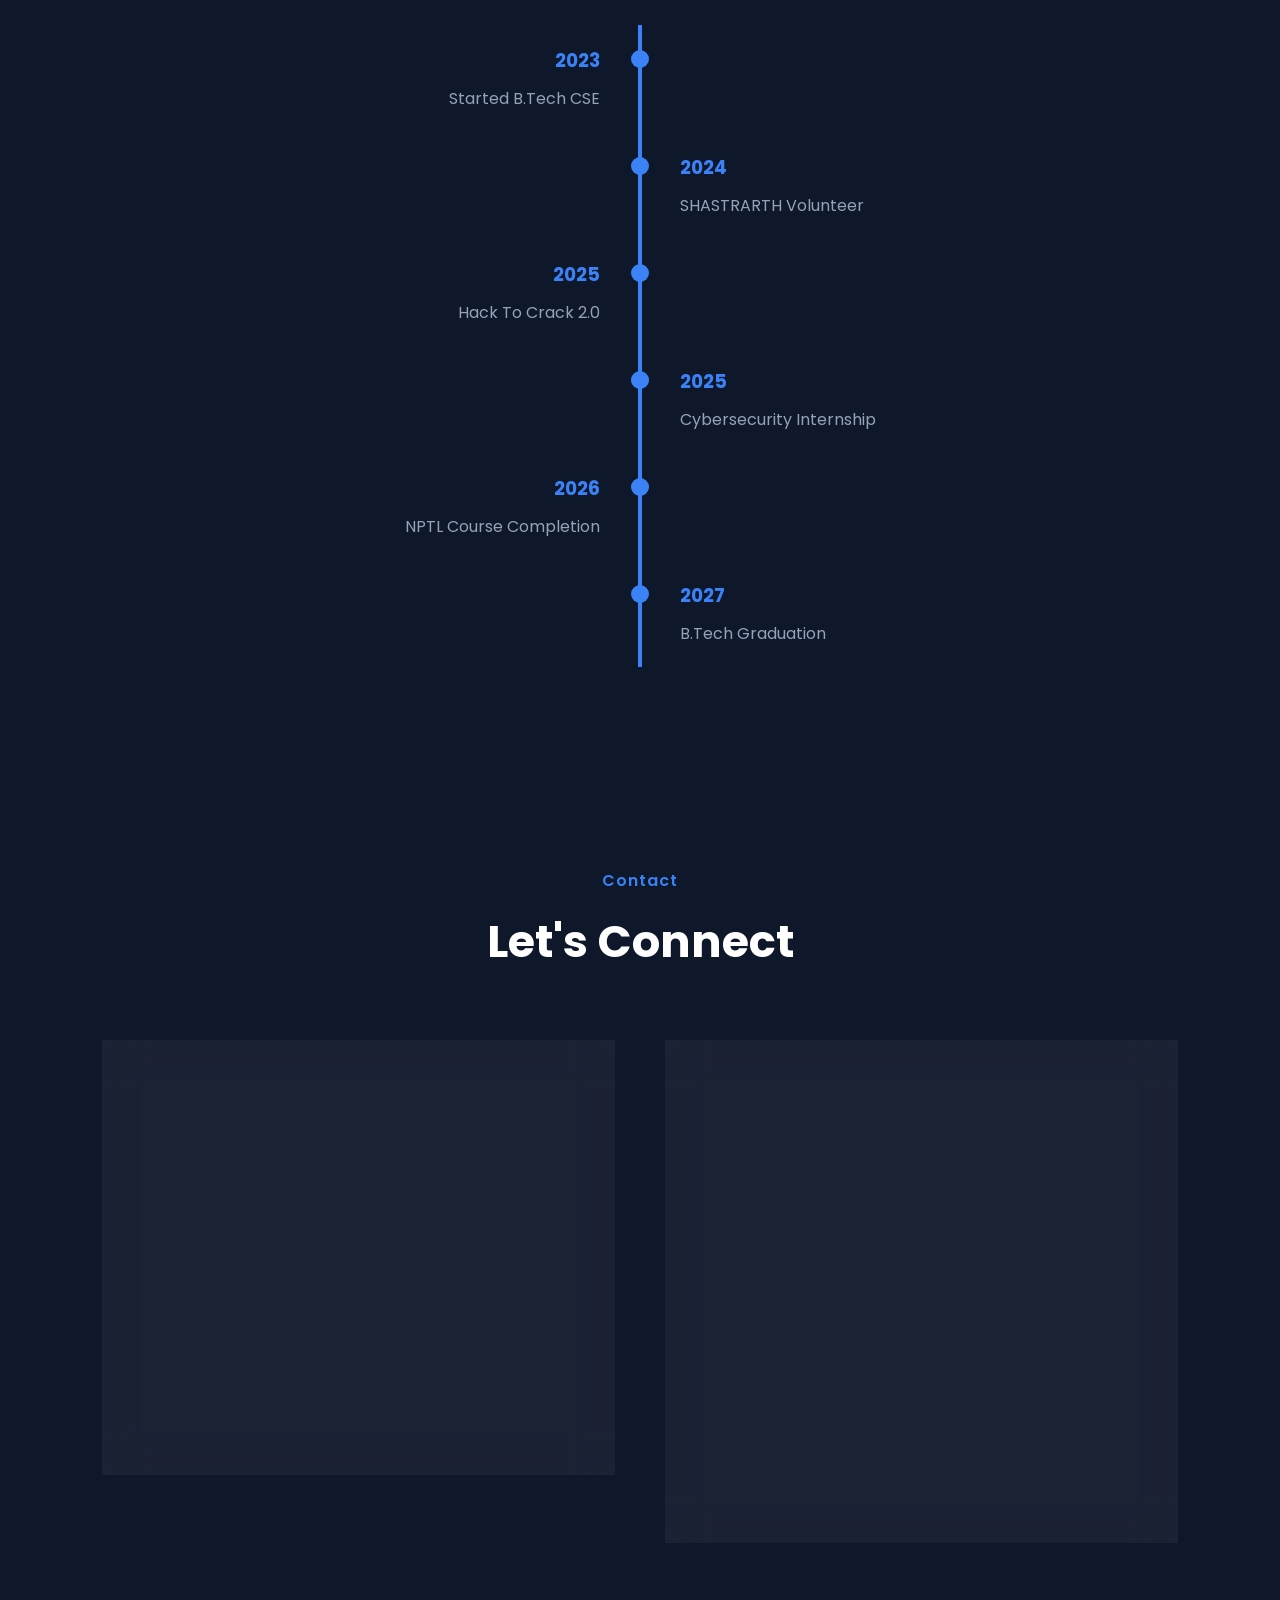
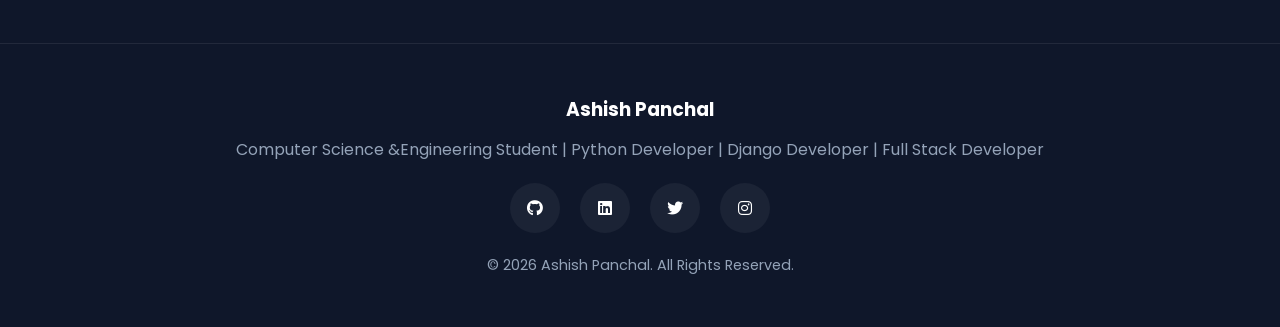
==== commit 58c3acf4: "hack-to-crack certificate added" ====
--- a/index.html
+++ b/index.html
@@ -616,7 +616,7 @@
             <div class="achievement-card">
                 <h3>🏆 Hack To Crack 2.0</h3>
                 <p>National Level Hackathon</p>
-                <button class="certificate-btn" data-img="images/Hack-to-Crack hackathon.jpeg">
+                <button class="certificate-btn" data-img="images/Hack-to-Crack.jpeg">
                     View Certificate
                 </button>
             </div>
